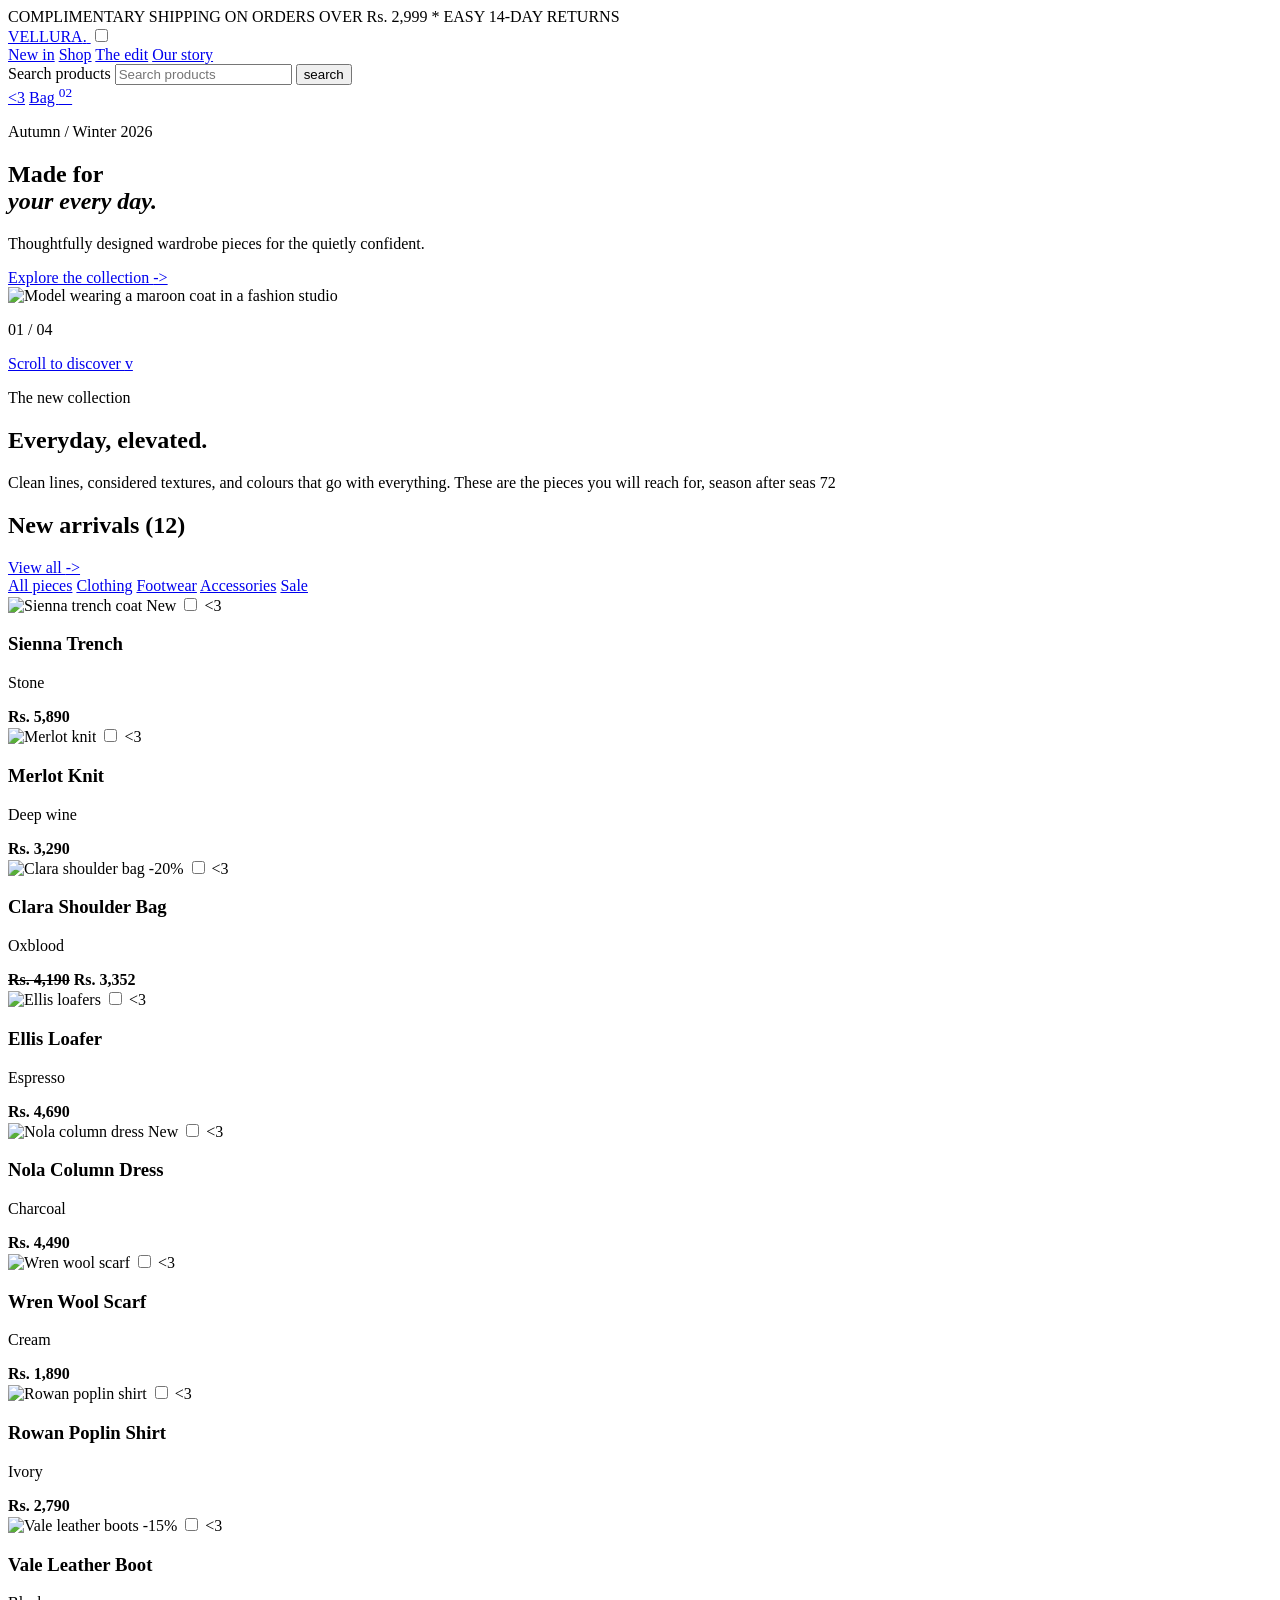
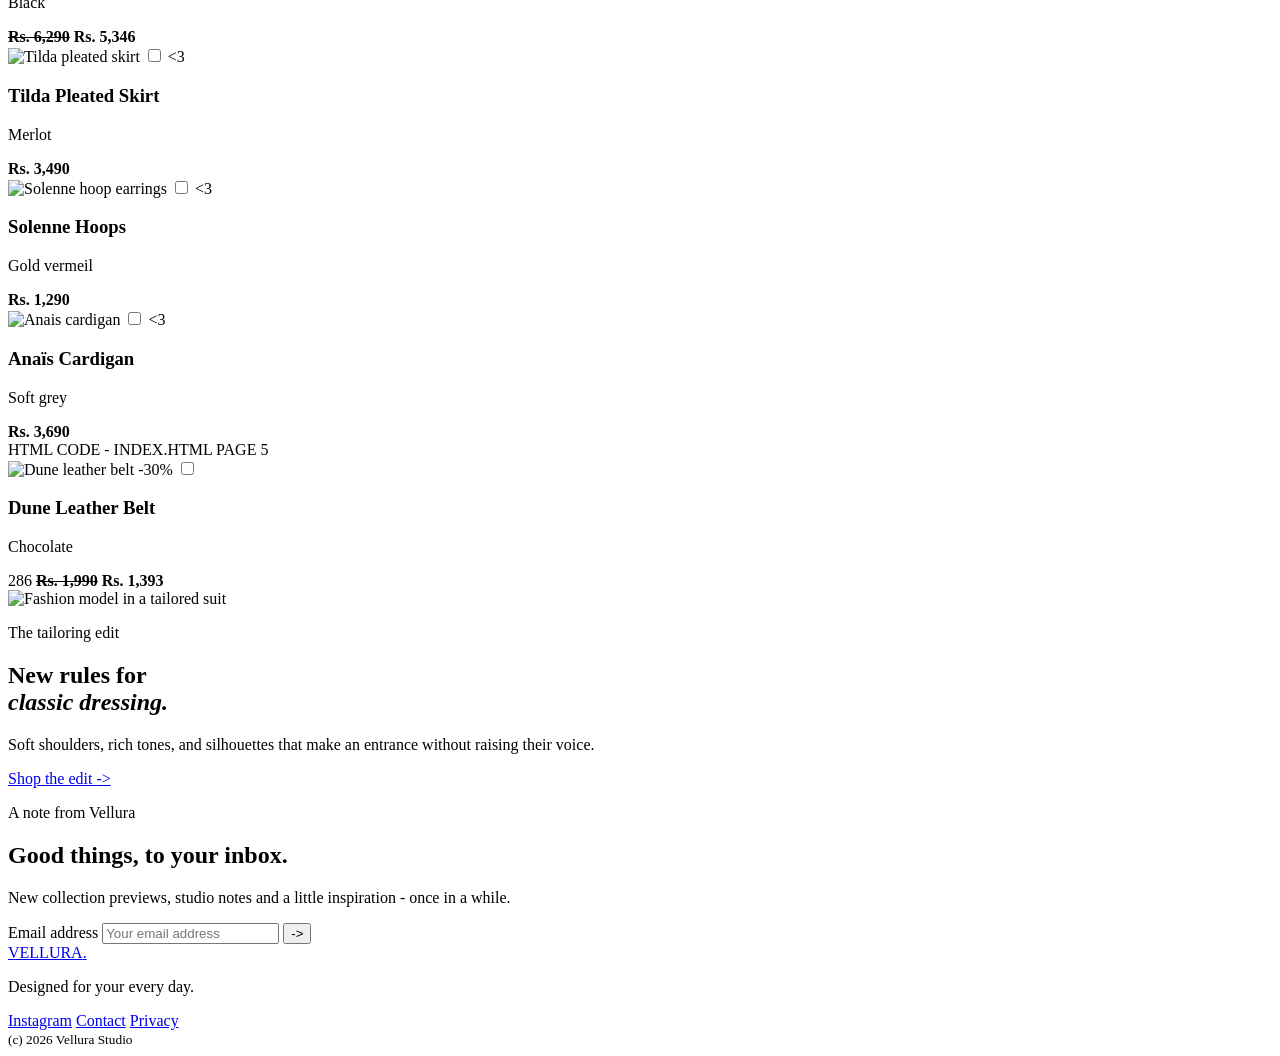
==== index.html @ 7596eb7f "Rename indext.html to index.html" ====
<!DOCTYPE html>
 <html lang="en">
 <head>
  <meta charset="UTF-8">
  <meta name="viewport" content="width=device-width, initial-scale=1.0">
  <meta name="description" content="Vellura - a modern fashion store for everyday essentials.">
  <title>Vellura | Modern Essentials</title>
  <link rel="preconnect" href="https://fonts.googleapis.com">
  <link rel="preconnect" href="https://fonts.gstatic.com" crossorigin>
  <link href="https://fonts.googleapis.com/css2?family=DM+Mono:wght@400;500&family=DM+Sans:wght@400;500;600;700&family=Playfair+Display:it 11 <link rel="stylesheet" href="style.css">
  </head>
  <body>
  <div class="announcement">COMPLIMENTARY SHIPPING ON ORDERS OVER Rs. 2,999 <span>*</span> EASY 14-DAY RETURNS</div>
 
  <header class="site-header">
  <a class="brand" href="#home" aria-label="Vellura home">VELLURA<span>.</span>
  </a>
  <input class="nav-toggle" type="checkbox" id="nav-toggle">
  <label class="hamburger" for="nav-toggle" aria-label="Open navigation">
  <span>
  </span>
  <span>
  </span>
  </label>
  <nav class="main-nav" aria-label="Main navigation">
  <a href="#new">New in</a>
  <a href="#shop">Shop</a>
  <a href="#edit">The edit</a>
  <a href="#story">Our story</a>
  </nav>
  <div class="header-actions">
  <form class="search-form" action="#shop" role="search">
  <label class="sr-only" for="site-search">Search products</label>
  <input id="site-search" name="search" type="search" placeholder="Search products">
  <button type="submit" aria-label="Search products">search</button>
  </form>
  <a href="#wishlist" aria-label="Wishlist" class="icon-link"><3</a>
  <a href="#bag" aria-label="Shopping bag" class="bag-link">Bag <sup>02</sup>
  </a>
  </div>
  </header>
 
  <main>
  <section class="hero" id="home">
  <div class="hero-copy">
  <p class="eyebrow">Autumn / Winter 2026</p>
  <h1>Made for<br>
  <em>your every day.</em>
  </h1>
  <p class="hero-text">Thoughtfully designed wardrobe pieces for the quietly confident.</p>
  <a href="#new" class="button button-light">Explore the collection <span>-></span>
  </a>
  </div>
  <!-- Replace any image src below with your own image filename or URL. -->
  <div class="hero-image">
  <img
  src="https://images.unsplash.com/photo-1594744803329-e58b31de8bf5?auto=format&amp;fit=crop&amp;w=1500&amp;q=85"
  alt="Model wearing a maroon coat in a fashion studio">
  </div>
  <p class="hero-number">01 <span>/</span> 04</p>
  <a class="scroll-note" href="#new">Scroll to discover <span>v</span>
  </a>
  </section>
 
  <section class="intro" id="new">
  <div>
  <p class="eyebrow">The new collection</p>
 <h2>Everyday, elevated.</h2>
  </div>
  <p>Clean lines, considered textures, and colours that go with everything. These are the pieces you will reach for, season after seas 72 </section>
 
  <section class="product-area" id="shop">
  <div class="shop-heading">
  <h2>New arrivals <span>(12)</span>
  </h2>
  <a href="#all-products">View all <span>-></span>
  </a>
  </div>
  <div class="filter-bar" aria-label="Product categories">
  <a class="active" href="#shop">All pieces</a>
  <a href="#clothing">Clothing</a>
  <a href="#footwear">Footwear</a>
  <a href="#accessories">Accessories</a>
  <a href="#sale">Sale</a>
  </div>
 <div class="product-grid" id="all-products">
  <article class="product-card" id="clothing">
  <div class="product-image">
  <img
  src="https://images.unsplash.com/photo-1539109136881-3be0616acf4b?auto=format&amp;fit=crop&amp;w=700&amp;q=80"
  alt="Sienna trench coat">
  <span class="tag">New</span>
  <input id="wish-1" type="checkbox">
  <label for="wish-1" class="wish" aria-label="Add Sienna trench to wishlist"><3</label>
  </div>
  <div class="product-info">
  <div>
  <h3>Sienna Trench</h3>
  <p>Stone</p>
  </div>
  <strong>Rs. 5,890</strong>
  </div>
  </article>
  <article class="product-card">
  <div class="product-image">
  <img
  src="https://images.unsplash.com/photo-1434389677669-e08b4cac3105?auto=format&amp;fit=crop&amp;w=700&amp;q=80"
  alt="Merlot knit">
  <input id="wish-2" type="checkbox">
  <label for="wish-2" class="wish" aria-label="Add Merlot knit to wishlist"><3</label>
  </div>
  <div class="product-info">
  <div>
  <h3>Merlot Knit</h3>
  <p>Deep wine</p>
  </div>
  <strong>Rs. 3,290</strong>
  </div>
  </article>
  <article class="product-card" id="accessories">
  <div class="product-image">
  <img
  src="https://images.unsplash.com/photo-1584917865442-de89df76afd3?auto=format&amp;fit=crop&amp;w=700&amp;q=80"
  alt="Clara shoulder bag">
  <span class="tag sale">-20%</span>
  <input id="wish-3" type="checkbox">
  <label for="wish-3" class="wish" aria-label="Add Clara bag to wishlist"><3</label>
  </div>
  <div class="product-info">
  <div>
  <h3>Clara Shoulder Bag</h3>
  <p>Oxblood</p>
  </div>
  <strong>
  <s>Rs. 4,190</s> Rs. 3,352</strong>
  </div>
  </article>
  <article class="product-card" id="footwear">
  <div class="product-image">
  <img
  src="https://images.unsplash.com/photo-1543163521-1bf539c55dd2?auto=format&amp;fit=crop&amp;w=700&amp;q=80"
  alt="Ellis loafers">
  <input id="wish-4" type="checkbox">
  <label for="wish-4" class="wish" aria-label="Add Ellis loafer to wishlist"><3</label>
  </div>
  <div class="product-info">
  <div>
  <h3>Ellis Loafer</h3>
  <p>Espresso</p>
  </div>
  <strong>Rs. 4,690</strong>
  </div>
  </article>
  <article class="product-card">
 <div class="product-image">
 <img
 src="https://images.unsplash.com/photo-1566174053879-31528523f8ae?auto=format&amp;fit=crop&amp;w=700&amp;q=80"
 alt="Nola column dress">
 <span class="tag">New</span>
 <input id="wish-5" type="checkbox">
 <label for="wish-5" class="wish" aria-label="Add Nola dress to wishlist"><3</label>
 </div>
 <div class="product-info">
 <div>
 <h3>Nola Column Dress</h3>
 <p>Charcoal</p>
 </div>
 <strong>Rs. 4,490</strong>
</div>
 </article>
 <article class="product-card">
 <div class="product-image">
 <img
 src="https://images.unsplash.com/photo-1601924994987-69e26d50dc26?auto=format&amp;fit=crop&amp;w=700&amp;q=80"
 alt="Wren wool scarf">
 <input id="wish-6" type="checkbox">
 <label for="wish-6" class="wish" aria-label="Add Wren scarf to wishlist"><3</label>
 </div>
 <div class="product-info">
 <div>
 <h3>Wren Wool Scarf</h3>
 <p>Cream</p>
 </div>
 <strong>Rs. 1,890</strong>
 </div>
 </article>
  <article class="product-card">
 <div class="product-image">
 <img
 src="https://images.unsplash.com/photo-1605763240000-7e93b172d754?auto=format&amp;fit=crop&amp;w=700&amp;q=80"
 alt="Rowan poplin shirt">
 <input id="wish-7" type="checkbox">
 <label for="wish-7" class="wish" aria-label="Add Rowan shirt to wishlist"><3</label>
 </div>
 <div class="product-info">
 <div>
 <h3>Rowan Poplin Shirt</h3>
 <p>Ivory</p>
 </div>
 <strong>Rs. 2,790</strong>
 </div
  </article>
 <article class="product-card">
 <div class="product-image">
 <img
 src="https://images.unsplash.com/photo-1542291026-7eec264c27ff?auto=format&amp;fit=crop&amp;w=700&amp;q=80"
  alt="Vale leather boots">
 <span class="tag sale">-15%</span>
 <input id="wish-8" type="checkbox">
 <label for="wish-8" class="wish" aria-label="Add Vale boot to wishlist"><3</label>
 </div>
 <div class="product-info">
 <div>
 <h3>Vale Leather Boot</h3>
 <p>Black</p>
 </div>
 <strong>
 <s>Rs. 6,290</s> Rs. 5,346</strong>
 </div>
 </article>
 <article class="product-card">
 <div class="product-image">
 <img
  src="https://images.unsplash.com/photo-1583496661160-fb5886a0aaaa?auto=format&amp;fit=crop&amp;w=700&amp;q=80"
 alt="Tilda pleated skirt">
 <input id="wish-9" type="checkbox">
 <label for="wish-9" class="wish" aria-label="Add Tilda skirt to wishlist"><3</label>
 </div>
 <div class="product-info">
 <div>
 <h3>Tilda Pleated Skirt</h3>
 <p>Merlot</p>
 </div>
 <strong>Rs. 3,490</strong>
 </div>
 </article>
 <article class="product-card">
 <div class="product-image">
 <img
 src="https://images.unsplash.com/photo-1535632066927-ab7c9ab60908?auto=format&amp;fit=crop&amp;w=700&amp;q=80"
 alt="Solenne hoop earrings">
 <input id="wish-10" type="checkbox">
 <label for="wish-10" class="wish" aria-label="Add Solenne hoops to wishlist"><3</label>
 </div>
 <div class="product-info">
 <div>
 <h3>Solenne Hoops</h3>
 <p>Gold vermeil</p>
 </div>
 <strong>Rs. 1,290</strong>
 </div>
 </article>
 <article class="product-card">
 <div class="product-image">
 <img
 src="https://images.unsplash.com/photo-1571945153237-4929e783af4a?auto=format&amp;fit=crop&amp;w=700&amp;q=80"
 alt="Anais cardigan">
 <input id="wish-11" type="checkbox">
 <label for="wish-11" class="wish" aria-label="Add Anais cardigan to wishlist"><3</label>
 </div>
 <div class="product-info">
 <div>
 <h3>Anaïs Cardigan</h3>
 <p>Soft grey</p>
 </div>
 <strong>Rs. 3,690</strong>
  </div>
 </article>
 <article class="product-card" id="sale">
HTML CODE - INDEX.HTML PAGE 5
 <div class="product-image">
 <img
 src="https://images.unsplash.com/photo-1624222247344-550fb60583dc?auto=format&amp;fit=crop&amp;w=700&amp;q=80"
 alt="Dune leather belt">
 <span class="tag sale">-30%</span>
  <input id="wish-12" type="checkbox">
  <label for="wish-12" class="wish" aria-l</div>
 <div class="product-info">
<div>
 <h3>Dune Leather Belt</h3>
 <p>Chocolate</p>
 </div> 286 <strong>
 <s>Rs. 1,990</s> Rs. 1,393</strong>
 </div>
 </article>
 </div>
 </section>

 <section class="editorial" id="edit">
 <div class="editorial-image">
 <img
 src="https://images.unsplash.com/photo-1515886657613-9f3515b0c78f?auto=format&amp;fit=crop&amp;w=1300&amp;q=80"
 alt="Fashion model in a tailored suit">
 </div>
 <div class="editorial-copy">
 <p class="eyebrow">The tailoring edit</p>
 <h2>New rules for<br>
 <em>classic dressing.</em>
 </h2>
 <p>Soft shoulders, rich tones, and silhouettes that make an entrance without raising their voice.</p>
 <a href="#shop" class="text-link">Shop the edit <span>-></span>
 </a>
 </div>
 </section>

 <section class="newsletter" id="story">
 <p class="eyebrow">A note from Vellura</p>
 <h2>Good things, to your inbox.</h2>
 <p>New collection previews, studio notes and a little inspiration - once in a while.</p>
 <form>
 <label class="sr-only" for="email">Email address</label>
 <input id="email" type="email" placeholder="Your email address" required>
 <button type="submit" aria-label="Subscribe">-></button>
 </form>
 </section>
 </main>
 <footer>
 <a class="brand" href="#home">VELLURA<span>.</span>
 </a>
 <p>Designed for your every day.</p>
 
<div>
 <a href="#shop">Instagram</a>
 <a href="#story">Contact</a>
 <a href="#home">Privacy</a>
 </div>
 <small>(c) 2026 Vellura Studio</small>
 </footer>
 </body>
</html>
---- style.css ----
:root {
 --cream:#f3eee4;
 --cream-dark:#e8ded0;
 --maroon:#651f2c;
 --maroon-dark:#40131b;
 --grey:#343434;
 --muted:#77716d;
 --line:rgba(52,52,52,.18)
}
* {
 box-sizing:border-box
}
html {
 scroll-behavior:smooth
}
body {
 margin:0;
 background:var(--cream);
 color:var(--grey);
 font-family:"DM Sans",sans-serif
}
.announcement {
 background:var(--maroon-dark);
 color:var(--cream);
 text-align:center;
 font:500 10px/1 "DM Mono",monospace;
 letter-spacing:.12em;
 padding:12px
}
.announcement span {
 padding:0 13px;
 color:#dbaeb6
}
.site-header {
 height:82px;
 padding:0 5.5vw;
 display:flex;
 align-items:center;
 justify-content:space-between;
 border-bottom:1px solid var(--line);
 background:var(--cream);
 position:relative;
 z-index:5
}
.brand {
 font:700 25px/1 "DM Sans",sans-serif;
 letter-spacing:-.08em;
 color:var(--maroon-dark);
 text-decoration:none
}
.brand span {
 color:var(--maroon)
}
.main-nav {
 display:flex;
 gap:30px;
 margin-left:100px
}
.main-nav a,.header-actions a,footer a {
 font-size:12px;
 color:var(--grey);
 text-decoration:none;
 transition:color .25s
}
.main-nav a:hover,.header-actions a:hover,footer a:hover {
 color:var(--maroon)
}
.header-actions {
CSS CODE - STYLE.CSS PAGE 2
 display:flex;
 align-items:center;
 gap:17px
}
.icon-link {
 font:400 28px/.7 Arial
}
.bag-link sup {
 color:var(--maroon);
 font:500 9px "DM Mono"
}
.nav-toggle,.hamburger {
 display:none
}
.hero {
 min-height:605px;
 background:var(--maroon-dark);
 color:var(--cream);
 display:grid;
 grid-template-columns:47% 53%;
 position:relative;
 overflow:hidden
}
.hero-copy {
 align-self:center;
 padding:70px 5.5vw;
 position:relative;
 z-index:1
}
.eyebrow {
 margin:0 0 17px;
 color:var(--maroon);
 font:500 10px/1.4 "DM Mono",monospace;
 text-transform:uppercase;
 letter-spacing:.14em
}
.hero .eyebrow {
 color:#d4a2a9
}
.hero h1,.editorial h2,.intro h2,.newsletter h2 {
 font:600 clamp(48px,6.5vw,92px)/.94 "Playfair Display",serif;
 letter-spacing:-.055em;
 margin:0
}
.hero h1 em,.editorial h2 em {
 font-weight:600
}
.hero-text {
 max-width:315px;
 font-size:14px;
 line-height:1.7;
 color:#d9cec5;
 margin:27px 0 32px
}
.button {
 display:inline-flex;
 gap:38px;
 align-items:center;
 padding:15px 19px;
 text-decoration:none;
 font-size:11px;
 transition:all .25s
}
.button-light {
 border:1px solid #ddcfc1;
 color:var(--cream)
}
.button:hover {
CSS CODE - STYLE.CSS PAGE 3
 background:var(--cream);
 color:var(--maroon-dark)
}
.button span,.text-link span {
 font-size:18px;
 line-height:0
}
.hero-image,.editorial-image {
 background-position:center;
 background-size:cover
}
.hero-image {
 background-image:linear-gradient(90deg,rgba(65,18,26,.08),rgba(65,18,26,.01)),url('https://images.unsplash.com/photo-1594744803329-e58b31de8bf filter:saturate(.72);
 animation:slowZoom 14s ease-in-out infinite alternate
}
.hero-number {
 position:absolute;
 bottom:30px;
 right:5.5vw;
 font:11px "DM Mono";
 letter-spacing:.08em
}
.hero-number span {
 color:#a77980;
 padding:0 6px
}
.scroll-note {
 position:absolute;
 bottom:30px;
 left:5.5vw;
 color:#d9cec5;
 text-decoration:none;
 font:10px "DM Mono";
 letter-spacing:.08em
}
.scroll-note span {
 margin-left:8px;
 font-size:16px
}
.intro {
 padding:125px 12vw 83px;
 display:grid;
 grid-template-columns:1fr 1fr;
 gap:11vw;
 align-items:end
}
.intro h2,.newsletter h2 {
 font-size:clamp(40px,4.4vw,65px);
 color:var(--maroon-dark)
}
.intro>p {
 font-size:15px;
 line-height:1.75;
 max-width:410px;
 margin:0
}
.product-area {
 padding:0 5.5vw 130px
}
.shop-heading {
 display:flex;
 justify-content:space-between;
 align-items:baseline;
 border-bottom:1px solid var(--line);
 padding-bottom:19px
}
.shop-heading h2 {
CSS CODE - STYLE.CSS PAGE 4
 font:600 25px "Playfair Display",serif;
 margin:0 }
.shop-heading h2 span {
 font:400 11px "DM Mono";
 color:var(--muted);
 padding-left:5px }
.shop-heading>a,.text-link {
 color:var(--maroon);
 font:500 12px "DM Sans";
 text-decoration:none }
.shop-heading>a span {
 font-size:16px;
 margin-left:7px }
.filter-bar {
 display:flex;
 flex-wrap:wrap;
 gap:8px;
 padding:22px 0 29px }
.filter-bar a {
 color:var(--grey);
 border:1px solid var(--line);
 font-size:11px;
 text-decoration:none;
 padding:9px 13px;
 border-radius:20px;
 transition:all .2s }
.filter-bar a:hover,.filter-bar .active {
 background:var(--maroon);
 border-color:var(--maroon);
 color:var(--cream) }
.product-grid {
 display:grid;
 grid-template-columns:repeat(4,1fr);
 gap:45px 17px }
.product-card {
 min-width:0 }
.product-image {
 height:clamp(260px,29vw,430px);
 position:relative;
 background-size:cover;
 background-position:center;
 overflow:hidden;
 transition:transform .35s }
.product-card:hover .product-image {
 transform:translateY(-5px) }
.product-image:after {
 content:"Quick view";
 position:absolute;
 bottom:0;
 left:0;
 right:0;
 background:var(--maroon-dark);
 color:var(--cream);
 text-align:center;
 padding:12px;
 transform:translateY(100%);
 transition:transform .25s;
CSS CODE - STYLE.CSS PAGE 5
 font:10px "DM Mono";
 letter-spacing:.08em }
.product-card:hover .product-image:after {
 transform:translateY(0) }
.tag {
 position:absolute;
 z-index:1;
 left:11px;
 top:11px;
 background:var(--cream);
 padding:7px 9px;
 color:var(--maroon-dark);
 font:10px "DM Mono";
 letter-spacing:.05em }
.tag.sale {
 background:var(--maroon);
 color:var(--cream) }
.product-image input {
 position:absolute;
 opacity:0 }
.wish {
 position:absolute;
 z-index:2;
 right:12px;
 top:8px;
 cursor:pointer;
 font:32px/1 Arial;
 color:var(--maroon-dark);
 transition:transform .2s }
.wish:hover {
 transform:scale(1.15) }
.product-image input:checked+.wish {
 color:var(--maroon) }
.product-image input:checked+.wish {
 font-size:0 }
.product-image input:checked+.wish:after {
 content:'<3';
 font:28px Arial }
.product-info {
 display:flex;
 justify-content:space-between;
 gap:8px;
 padding-top:13px }
.product-info h3 {
 font-size:13px;
 font-weight:600;
 margin:0 0 5px }
.product-info p,.product-info strong {
 font-size:11px;
 margin:0;
 color:var(--muted);
 font-weight:400 }
.product-info strong {
 color:var(--maroon);
 white-space:nowrap
CSS CODE - STYLE.CSS PAGE 6
}
.product-info s {
 color:var(--muted);
 padding-right:2px
}
.image-1 {
 background-image:url('https://images.unsplash.com/photo-1539109136881-3be0616acf4b?auto=format&fit=crop&w=700&q=80')
}
.image-2 {
 background-image:url('https://images.unsplash.com/photo-1434389677669-e08b4cac3105?auto=format&fit=crop&w=700&q=80')
}
.image-3 {
 background-image:url('https://images.unsplash.com/photo-1584917865442-de89df76afd3?auto=format&fit=crop&w=700&q=80')
}
.image-4 {
 background-image:url('https://images.unsplash.com/photo-1543163521-1bf539c55dd2?auto=format&fit=crop&w=700&q=80')
}
.image-5 {
 background-image:url('https://images.unsplash.com/photo-1566174053879-31528523f8ae?auto=format&fit=crop&w=700&q=80')
}
.image-6 {
 background-image:url('https://images.unsplash.com/photo-1601924994987-69e26d50dc26?auto=format&fit=crop&w=700&q=80')
}
.image-7 {
 background-image:url('https://images.unsplash.com/photo-1605763240000-7e93b172d754?auto=format&fit=crop&w=700&q=80')
}
.image-8 {
 background-image:url('https://images.unsplash.com/photo-1542291026-7eec264c27ff?auto=format&fit=crop&w=700&q=80')
}
.image-9 {
 background-image:url('https://images.unsplash.com/photo-1583496661160-fb5886a0aaaa?auto=format&fit=crop&w=700&q=80')
}
.image-10 {
 background-image:url('https://images.unsplash.com/photo-1535632066927-ab7c9ab60908?auto=format&fit=crop&w=700&q=80')
}
.image-11 {
 background-image:url('https://images.unsplash.com/photo-1571945153237-4929e783af4a?auto=format&fit=crop&w=700&q=80')
}
.image-12 {
 background-image:url('https://images.unsplash.com/photo-1624222247344-550fb60583dc?auto=format&fit=crop&w=700&q=80')
}
.editorial {
 display:grid;
 grid-template-columns:1fr 1fr;
 min-height:550px;
 background:var(--cream-dark)
}
.editorial-image {
 background-image:url('https://images.unsplash.com/photo-1515886657613-9f3515b0c78f?auto=format&fit=crop&w=1300&q=80');
 filter:grayscale(35%) sepia(10%)
}
.editorial-copy {
 align-self:center;
 padding:70px 14%
}
.editorial h2 {
 font-size:clamp(42px,5vw,75px);
 color:var(--maroon-dark)
}
.editorial-copy>p:not(.eyebrow) {
 font-size:14px;
 line-height:1.75;
 max-width:350px;
 margin:24px 0
}
.text-link {
 border-bottom:1px solid var(--maroon);
 padding-bottom:5px
CSS CODE - STYLE.CSS PAGE 7 }
.newsletter {
 text-align:center;
 padding:130px 20px }
.newsletter>p:not(.eyebrow) {
 font-size:14px;
 color:var(--muted);
 margin:18px auto 25px;
 max-width:390px;
 line-height:1.6 }
.newsletter form {
 border-bottom:1px solid var(--grey);
 max-width:365px;
 margin:auto;
 display:flex }
.newsletter input {
 font:13px "DM Sans";
 background:none;
 border:0;
 outline:0;
 flex:1;
 padding:12px 2px;
 color:var(--grey) }
.newsletter button {
 cursor:pointer;
 background:none;
 border:0;
 color:var(--maroon);
 font-size:22px;
 padding:3px }
footer {
 background:var(--maroon-dark);
 color:#dcd1c5;
 padding:45px 5.5vw 28px;
 display:grid;
 grid-template-columns:1fr 1fr 1fr;
 gap:20px;
 align-items:start }
footer .brand {
 color:var(--cream) }
footer p,footer small {
 font-size:11px;
 margin:0 }
footer div {
 display:flex;
 gap:17px;
 justify-content:flex-end }
footer a {
 color:#dcd1c5;
 font-size:11px }
footer small {
 grid-column:1/-1;
 border-top:1px solid rgba(255,255,255,.15);
 padding-top:22px;
 color:#a99e94;
 font:10px "DM Mono" }
@keyframes slowZoom {
CSS CODE - STYLE.CSS PAGE 8
 to {
 transform:scale(1.05)
 }
 }
.sr-only {
 position:absolute;
 width:1px;
 height:1px;
 clip:rect(0,0,0,0);
 overflow:hidden }
@media(max-width:800px) {
 .site-header {
 height:66px;
 padding:0 5vw
 }
 .main-nav {
 position:absolute;
 top:66px;
 left:0;
 right:0;
 background:var(--cream);
 margin:0;
 padding:0 5vw;
 display:grid;
 gap:0;
 max-height:0;
 overflow:hidden;
 transition:max-height .3s;
 border-bottom:1px solid var(--line)
 }
 .main-nav a {
 padding:15px 0;
 border-bottom:1px solid var(--line)
 }
 .nav-toggle:checked~.main-nav {
 max-height:230px;
 padding-top:8px;
 padding-bottom:8px
 }
 .hamburger {
 display:flex;
 flex-direction:column;
 gap:5px;
 cursor:pointer;
 position:absolute;
 right:33%;
 width:22px
 }
 .hamburger span {
 height:1px;
 background:var(--grey);
 width:100%
 }
 .header-actions {
 gap:11px
 }
 .header-actions .icon-link {
 display:none
 }
 .hero {
 min-height:640px;
 grid-template-columns:1fr
 }
 .hero-image {
 position:absolute;
CSS CODE - STYLE.CSS PAGE 9
 inset:0;
 opacity:.55
 }
 .hero-copy {
 align-self:end;
 padding:60px 8vw 112px
 }
 .hero h1 {
 font-size:62px
 }
 .intro {
 padding:80px 8vw 55px;
 display:block
 }
 .intro>p {
 margin-top:24px
 }
 .product-area {
 padding:0 5vw 85px
 }
 .product-grid {
 grid-template-columns:repeat(2,1fr);
 gap:32px 11px
 }
 .product-image {
 height:57vw
 }
 .product-info {
 display:block
 }
 .product-info strong {
 display:block;
 margin-top:7px
 }
 .editorial {
 grid-template-columns:1fr;
 min-height:auto
 }
 .editorial-image {
 height:440px
 }
 .editorial-copy {
 padding:65px 8vw
 }
 .newsletter {
 padding:90px 20px
 }
 footer {
 grid-template-columns:1fr 1fr
 }
 footer div {
 justify-content:flex-start;
 flex-wrap:wrap
 }
 footer small {
 grid-column:1/-1
 }
 .announcement {
 font-size:8px
 }
 .announcement span {
 padding:0 6px
 }
 }
@media(max-width:420px) {
 .brand {
 font-size:22px
CSS CODE - STYLE.CSS PAGE 10
 }
 .bag-link {
 font-size:11px
 }
 .hero h1 {
 font-size:54px
 }
 .product-grid {
 gap:27px 9px
 }
 .product-info h3 {
 font-size:12px
 }
 .filter-bar {
 gap:6px
 }
 .filter-bar a {
 padding:8px 10px
 }
 .editorial-image {
 height:360px
 }

}
/* Image sources are now in index.html so you can replace them easily. */
.hero-image img,.editorial-image img,.product-image img {
 width:100%;
 height:100%;
 object-fit:cover;
 display:block
}
.hero-image img {
 filter:saturate(.72)
}
.editorial-image img {
 filter:grayscale(35%) sepia(10%)
}
.search-form {
 width:155px;
 border-bottom:1px solid var(--grey);
 display:flex;
 align-items:center
}
.search-form input {
 width:100%;
 border:0;
 outline:0;
 background:transparent;
 color:var(--grey);
 font:11px "DM Sans",sans-serif;
 padding:6px 0
}
.search-form input::placeholder {
 color:var(--muted)
}
.search-form button {
 border:0;
 background:transparent;
 color:var(--maroon);
 font:25px/.7 Arial;
 cursor:pointer;
 padding:0 0 4px
}
.search-form:focus-within {
CSS CODE - STYLE.CSS PAGE 11
 border-color:var(--maroon)
}
@media(max-width:800px) {
 .search-form {
 width:112px
 }
 .search-form input {
 font-size:10px
 }

}
@media(max-width:520px) {
 .search-form {
 display:none
 }

}
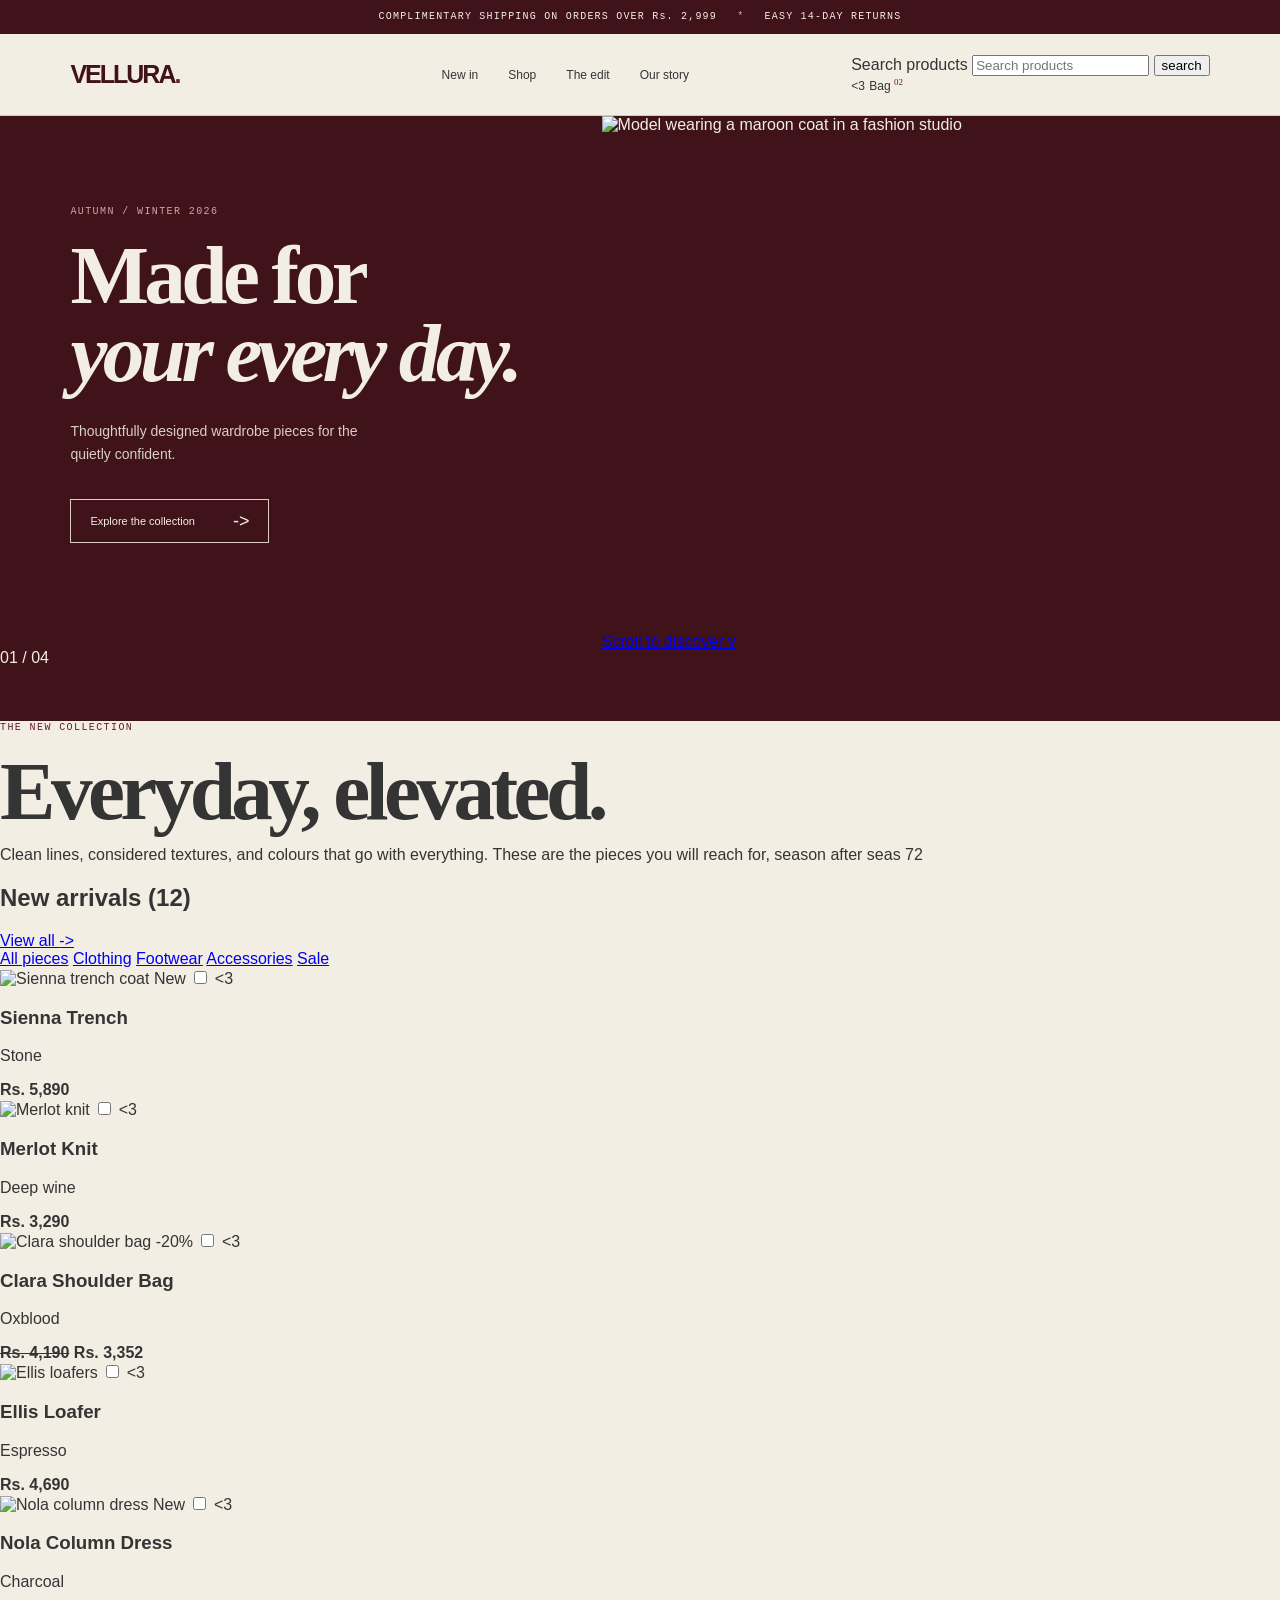
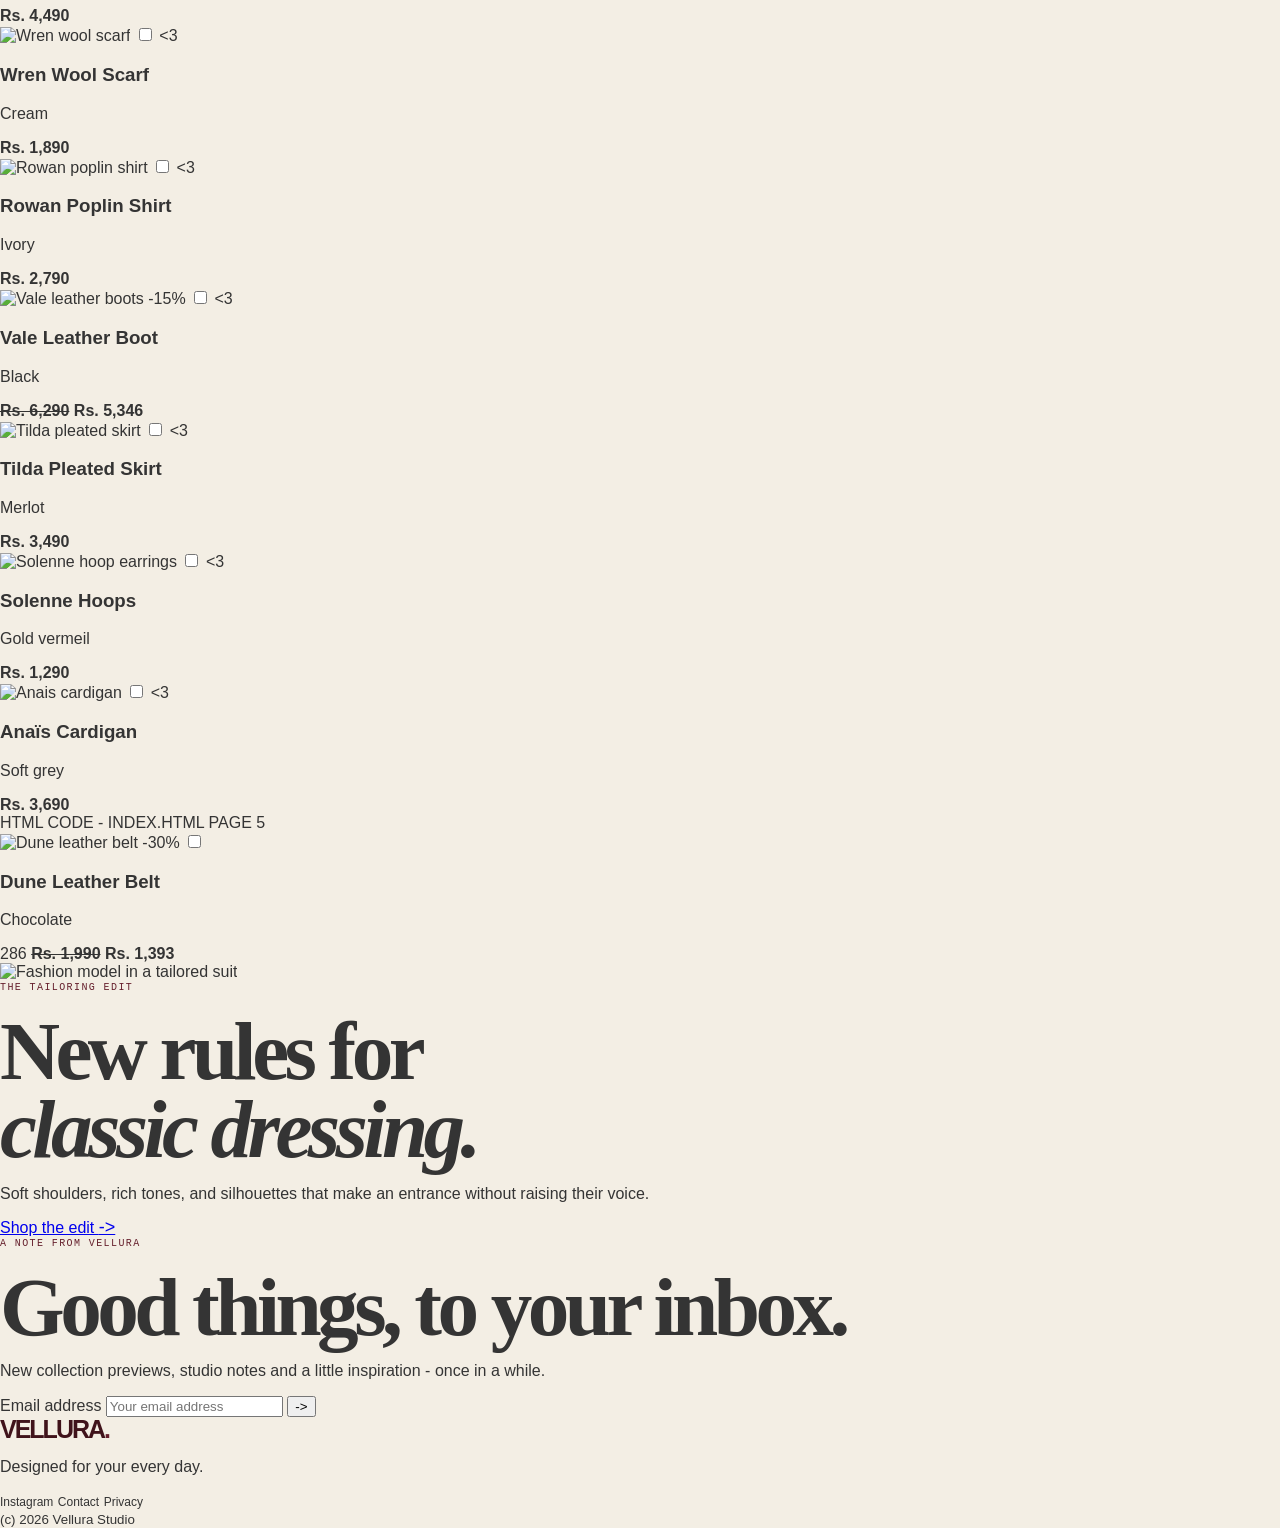
==== commit 135f1744: "Update index.html" ====
--- a/index.html
+++ b/index.html
@@ -6,6 +6,7 @@
   <meta name="description" content="Vellura - a modern fashion store for everyday essentials.">
   <title>Vellura | Modern Essentials</title>
   <link rel="preconnect" href="https://fonts.googleapis.com">
+  <link rel="stylesheet" href="style.css">
   <link rel="preconnect" href="https://fonts.gstatic.com" crossorigin>
   <link href="https://fonts.googleapis.com/css2?family=DM+Mono:wght@400;500&family=DM+Sans:wght@400;500;600;700&family=Playfair+Display:it 11 <link rel="stylesheet" href="style.css">
   </head>
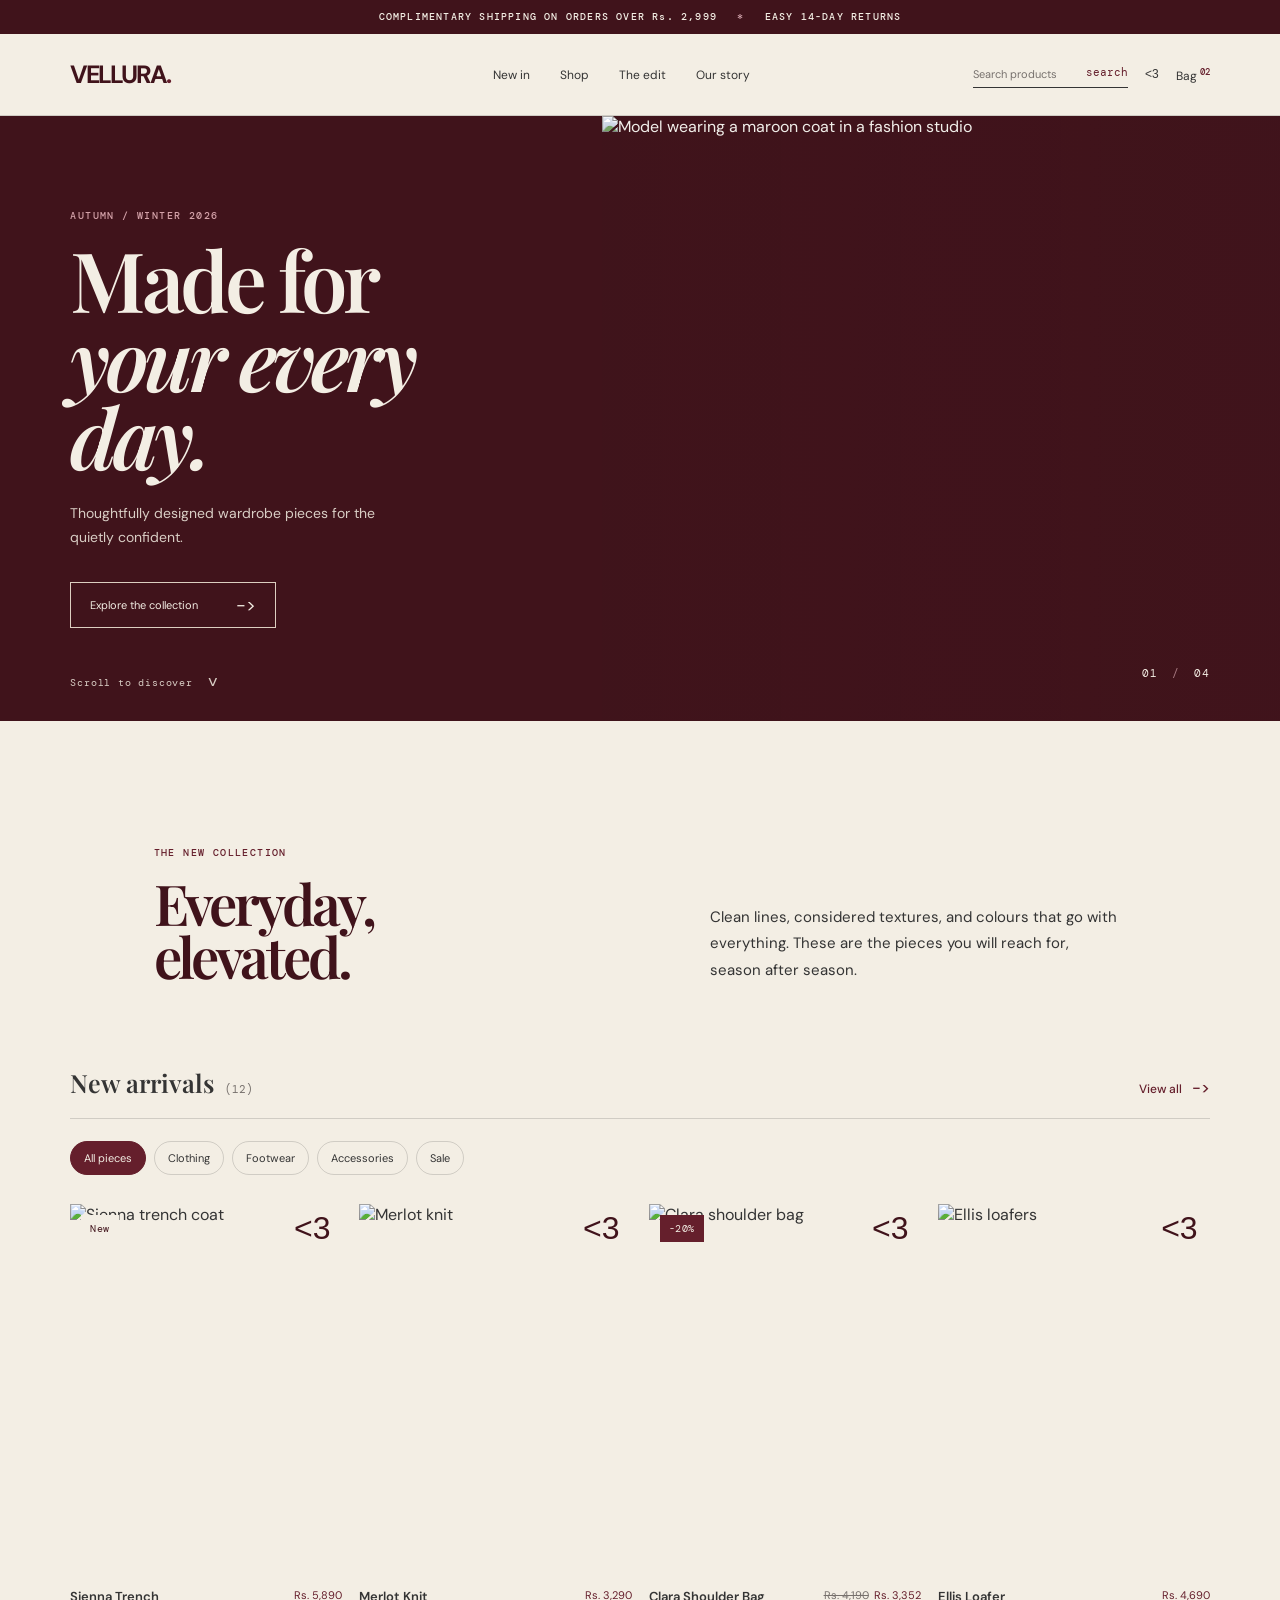
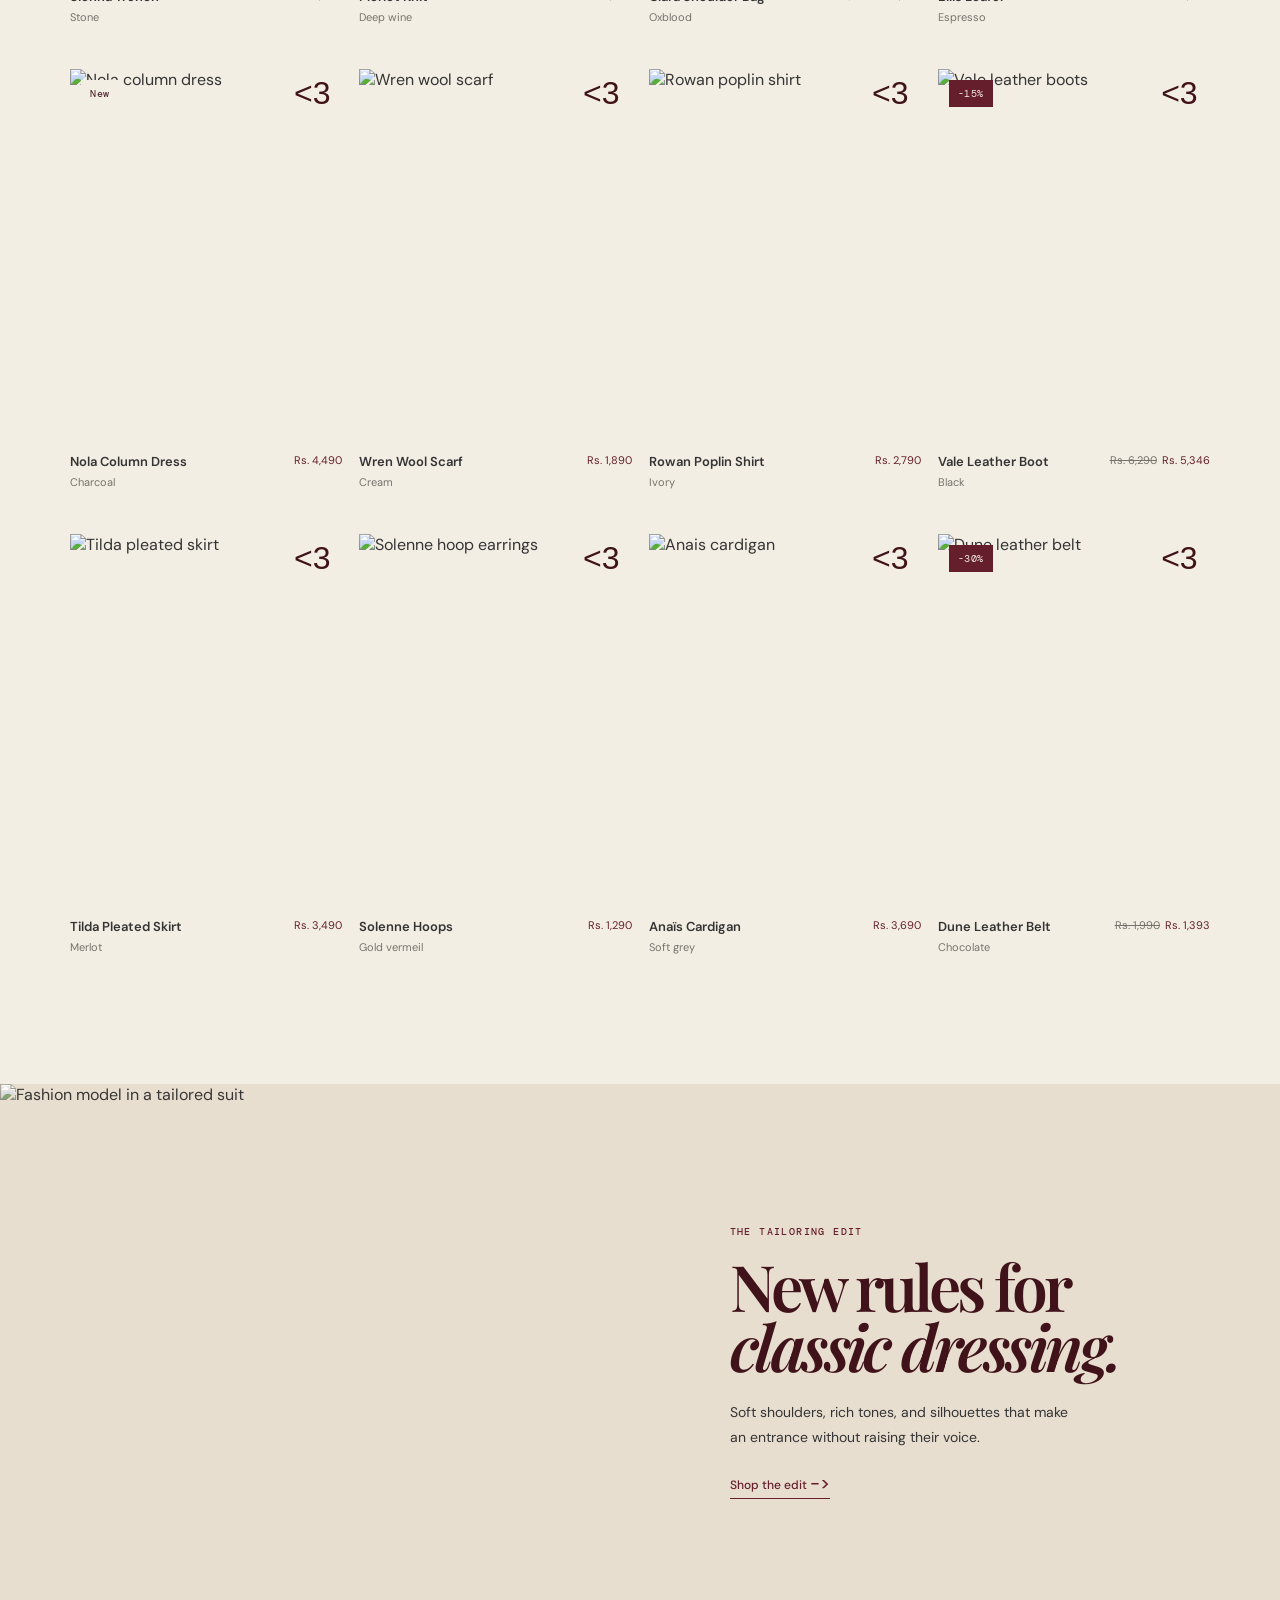
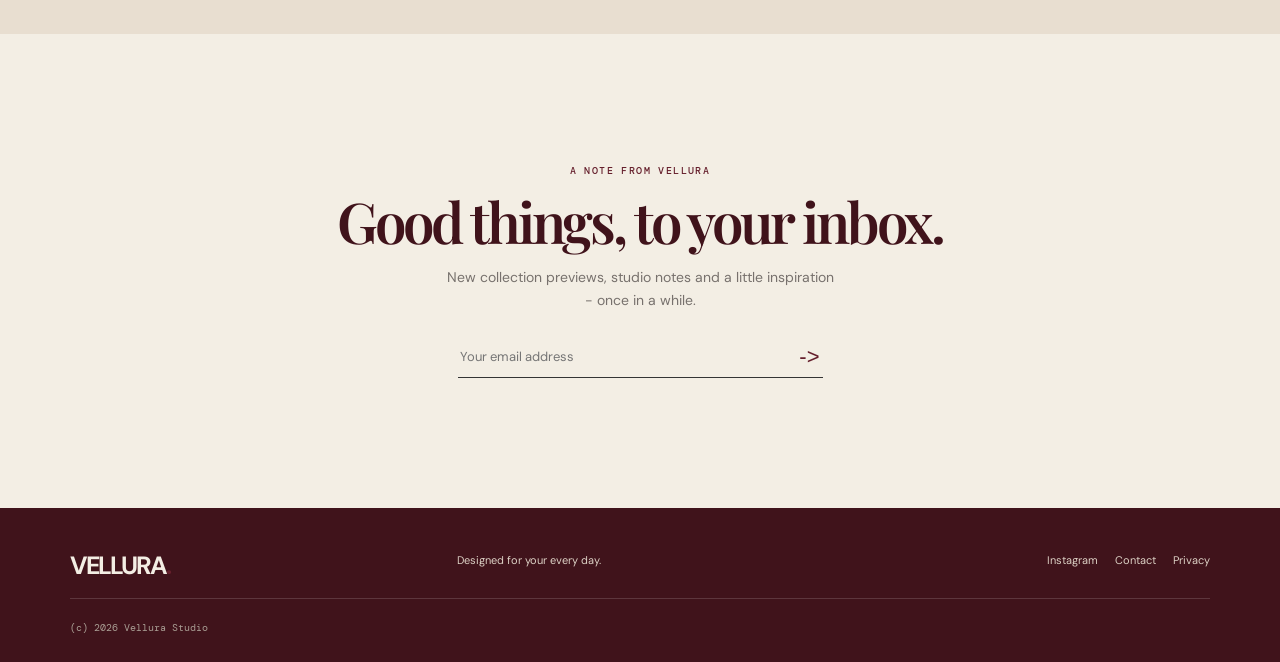
==== commit f29ef14b: "Update index.html" ====
--- a/index.html
+++ b/index.html
@@ -1,331 +1,964 @@
+
 <!DOCTYPE html>
- <html lang="en">
- <head>
+<html lang="en">
+<head>
   <meta charset="UTF-8">
   <meta name="viewport" content="width=device-width, initial-scale=1.0">
   <meta name="description" content="Vellura - a modern fashion store for everyday essentials.">
   <title>Vellura | Modern Essentials</title>
   <link rel="preconnect" href="https://fonts.googleapis.com">
-  <link rel="stylesheet" href="style.css">
   <link rel="preconnect" href="https://fonts.gstatic.com" crossorigin>
-  <link href="https://fonts.googleapis.com/css2?family=DM+Mono:wght@400;500&family=DM+Sans:wght@400;500;600;700&family=Playfair+Display:it 11 <link rel="stylesheet" href="style.css">
-  </head>
-  <body>
+  <link href="https://fonts.googleapis.com/css2?family=DM+Mono:wght@400;500&family=DM+Sans:wght@400;500;600;700&family=Playfair+Display:ital,wght@0,600;1,600&display=swap" rel="stylesheet">
+  <style>
+    :root {
+      --cream: #f3eee4;
+      --cream-dark: #e8ded0;
+      --maroon: #651f2c;
+      --maroon-dark: #40131b;
+      --grey: #343434;
+      --muted: #77716d;
+      --line: rgba(52, 52, 52, .18);
+    }
+    * {
+      box-sizing: border-box;
+    }
+    html {
+      scroll-behavior: smooth;
+    }
+    body {
+      margin: 0;
+      background: var(--cream);
+      color: var(--grey);
+      font-family: "DM Sans", sans-serif;
+    }
+    .announcement {
+      background: var(--maroon-dark);
+      color: var(--cream);
+      text-align: center;
+      font: 500 10px/1 "DM Mono", monospace;
+      letter-spacing: .12em;
+      padding: 12px;
+    }
+    .announcement span {
+      padding: 0 13px;
+      color: #dbaeb6;
+    }
+    .site-header {
+      height: 82px;
+      padding: 0 5.5vw;
+      display: flex;
+      align-items: center;
+      justify-content: space-between;
+      border-bottom: 1px solid var(--line);
+      background: var(--cream);
+      position: relative;
+      z-index: 5;
+    }
+    .brand {
+      font: 700 25px/1 "DM Sans", sans-serif;
+      letter-spacing: -.08em;
+      color: var(--maroon-dark);
+      text-decoration: none;
+    }
+    .brand span {
+      color: var(--maroon);
+    }
+    .main-nav {
+      display: flex;
+      gap: 30px;
+      margin-left: 100px;
+    }
+    .main-nav a,
+    .header-actions a,
+    footer a {
+      font-size: 12px;
+      color: var(--grey);
+      text-decoration: none;
+      transition: color .25s;
+    }
+    .main-nav a:hover,
+    .header-actions a:hover,
+    footer a:hover {
+      color: var(--maroon);
+    }
+    .header-actions {
+      display: flex;
+      align-items: center;
+      gap: 17px;
+    }
+    .icon-link {
+      font: 400 28px/.7 Arial;
+    }
+    .bag-link sup {
+      color: var(--maroon);
+      font: 500 9px "DM Mono";
+    }
+    .nav-toggle,
+    .hamburger {
+      display: none;
+    }
+    .hero {
+      min-height: 605px;
+      background: var(--maroon-dark);
+      color: var(--cream);
+      display: grid;
+      grid-template-columns: 47% 53%;
+      position: relative;
+      overflow: hidden;
+    }
+    .hero-copy {
+      align-self: center;
+      padding: 70px 5.5vw;
+      position: relative;
+      z-index: 1;
+    }
+    .eyebrow {
+      margin: 0 0 17px;
+      color: var(--maroon);
+      font: 500 10px/1.4 "DM Mono", monospace;
+      text-transform: uppercase;
+      letter-spacing: .14em;
+    }
+    .hero .eyebrow {
+      color: #d4a2a9;
+    }
+    .hero h1,
+    .editorial h2,
+    .intro h2,
+    .newsletter h2 {
+      font: 600 clamp(48px, 6.5vw, 92px)/.94 "Playfair Display", serif;
+      letter-spacing: -.055em;
+      margin: 0;
+    }
+    .hero h1 em,
+    .editorial h2 em {
+      font-weight: 600;
+    }
+    .hero-text {
+      max-width: 315px;
+      font-size: 14px;
+      line-height: 1.7;
+      color: #d9cec5;
+      margin: 27px 0 32px;
+    }
+    .button {
+      display: inline-flex;
+      gap: 38px;
+      align-items: center;
+      padding: 15px 19px;
+      text-decoration: none;
+      font-size: 11px;
+      transition: all .25s;
+    }
+    .button-light {
+      border: 1px solid #ddcfc1;
+      color: var(--cream);
+    }
+    .button:hover {
+      background: var(--cream);
+      color: var(--maroon-dark);
+    }
+    .button span,
+    .text-link span {
+      font-size: 18px;
+      line-height: 0;
+    }
+    .hero-image,
+    .editorial-image {
+      background-position: center;
+      background-size: cover;
+    }
+    .hero-image {
+      background-image: linear-gradient(90deg, rgba(65, 18, 26, .08), rgba(65, 18, 26, .01)), url('https://images.unsplash.com/photo-1594744803329-e58b31de8bf5?auto=format&fit=crop&w=1500&q=85');
+      filter: saturate(.72);
+      animation: slowZoom 14s ease-in-out infinite alternate;
+    }
+    .hero-number {
+      position: absolute;
+      bottom: 30px;
+      right: 5.5vw;
+      font: 11px "DM Mono";
+      letter-spacing: .08em;
+    }
+    .hero-number span {
+      color: #a77980;
+      padding: 0 6px;
+    }
+    .scroll-note {
+      position: absolute;
+      bottom: 30px;
+      left: 5.5vw;
+      color: #d9cec5;
+      text-decoration: none;
+      font: 10px "DM Mono";
+      letter-spacing: .08em;
+    }
+    .scroll-note span {
+      margin-left: 8px;
+      font-size: 16px;
+    }
+    .intro {
+      padding: 125px 12vw 83px;
+      display: grid;
+      grid-template-columns: 1fr 1fr;
+      gap: 11vw;
+      align-items: end;
+    }
+    .intro h2,
+    .newsletter h2 {
+      font-size: clamp(40px, 4.4vw, 65px);
+      color: var(--maroon-dark);
+    }
+    .intro > p {
+      font-size: 15px;
+      line-height: 1.75;
+      max-width: 410px;
+      margin: 0;
+    }
+    .product-area {
+      padding: 0 5.5vw 130px;
+    }
+    .shop-heading {
+      display: flex;
+      justify-content: space-between;
+      align-items: baseline;
+      border-bottom: 1px solid var(--line);
+      padding-bottom: 19px;
+    }
+    .shop-heading h2 {
+      font: 600 25px "Playfair Display", serif;
+      margin: 0;
+    }
+    .shop-heading h2 span {
+      font: 400 11px "DM Mono";
+      color: var(--muted);
+      padding-left: 5px;
+    }
+    .shop-heading > a,
+    .text-link {
+      color: var(--maroon);
+      font: 500 12px "DM Sans";
+      text-decoration: none;
+    }
+    .shop-heading > a span {
+      font-size: 16px;
+      margin-left: 7px;
+    }
+    .filter-bar {
+      display: flex;
+      flex-wrap: wrap;
+      gap: 8px;
+      padding: 22px 0 29px;
+    }
+    .filter-bar a {
+      color: var(--grey);
+      border: 1px solid var(--line);
+      font-size: 11px;
+      text-decoration: none;
+      padding: 9px 13px;
+      border-radius: 20px;
+      transition: all .2s;
+    }
+    .filter-bar a:hover,
+    .filter-bar .active {
+      background: var(--maroon);
+      border-color: var(--maroon);
+      color: var(--cream);
+    }
+    .product-grid {
+      display: grid;
+      grid-template-columns: repeat(4, 1fr);
+      gap: 45px 17px;
+    }
+    .product-card {
+      min-width: 0;
+    }
+    .product-image {
+      height: clamp(260px, 29vw, 430px);
+      position: relative;
+      background-size: cover;
+      background-position: center;
+      overflow: hidden;
+      transition: transform .35s;
+    }
+    .product-card:hover .product-image {
+      transform: translateY(-5px);
+    }
+    .product-image:after {
+      content: "Quick view";
+      position: absolute;
+      bottom: 0;
+      left: 0;
+      right: 0;
+      background: var(--maroon-dark);
+      color: var(--cream);
+      text-align: center;
+      padding: 12px;
+      transform: translateY(100%);
+      transition: transform .25s;
+      font: 10px "DM Mono";
+      letter-spacing: .08em;
+    }
+    .product-card:hover .product-image:after {
+      transform: translateY(0);
+    }
+    .tag {
+      position: absolute;
+      z-index: 1;
+      left: 11px;
+      top: 11px;
+      background: var(--cream);
+      padding: 7px 9px;
+      color: var(--maroon-dark);
+      font: 10px "DM Mono";
+      letter-spacing: .05em;
+    }
+    .tag.sale {
+      background: var(--maroon);
+      color: var(--cream);
+    }
+    .product-image input {
+      position: absolute;
+      opacity: 0;
+    }
+    .wish {
+      position: absolute;
+      z-index: 2;
+      right: 12px;
+      top: 8px;
+      cursor: pointer;
+      font: 32px/1 Arial;
+      color: var(--maroon-dark);
+      transition: transform .2s;
+    }
+    .wish:hover {
+      transform: scale(1.15);
+    }
+    .product-image input:checked + .wish {
+      color: var(--maroon);
+      font-size: 0;
+    }
+    .product-image input:checked + .wish:after {
+      content: '<3';
+      font: 28px Arial;
+    }
+    .product-info {
+      display: flex;
+      justify-content: space-between;
+      gap: 8px;
+      padding-top: 13px;
+    }
+    .product-info h3 {
+      font-size: 13px;
+      font-weight: 600;
+      margin: 0 0 5px;
+    }
+    .product-info p,
+    .product-info strong {
+      font-size: 11px;
+      margin: 0;
+      color: var(--muted);
+      font-weight: 400;
+    }
+    .product-info strong {
+      color: var(--maroon);
+      white-space: nowrap;
+    }
+    .product-info s {
+      color: var(--muted);
+      padding-right: 2px;
+    }
+    .editorial {
+      display: grid;
+      grid-template-columns: 1fr 1fr;
+      min-height: 550px;
+      background: var(--cream-dark);
+    }
+    .editorial-image {
+      background-image: url('https://images.unsplash.com/photo-1515886657613-9f3515b0c78f?auto=format&fit=crop&w=1300&q=80');
+      filter: grayscale(35%) sepia(10%);
+    }
+    .editorial-copy {
+      align-self: center;
+      padding: 70px 14%;
+    }
+    .editorial h2 {
+      font-size: clamp(42px, 5vw, 75px);
+      color: var(--maroon-dark);
+    }
+    .editorial-copy > p:not(.eyebrow) {
+      font-size: 14px;
+      line-height: 1.75;
+      max-width: 350px;
+      margin: 24px 0;
+    }
+    .text-link {
+      border-bottom: 1px solid var(--maroon);
+      padding-bottom: 5px;
+    }
+    .newsletter {
+      text-align: center;
+      padding: 130px 20px;
+    }
+    .newsletter > p:not(.eyebrow) {
+      font-size: 14px;
+      color: var(--muted);
+      margin: 18px auto 25px;
+      max-width: 390px;
+      line-height: 1.6;
+    }
+    .newsletter form {
+      border-bottom: 1px solid var(--grey);
+      max-width: 365px;
+      margin: auto;
+      display: flex;
+    }
+    .newsletter input {
+      font: 13px "DM Sans";
+      background: none;
+      border: 0;
+      outline: 0;
+      flex: 1;
+      padding: 12px 2px;
+      color: var(--grey);
+    }
+    .newsletter button {
+      cursor: pointer;
+      background: none;
+      border: 0;
+      color: var(--maroon);
+      font-size: 22px;
+      padding: 3px;
+    }
+    footer {
+      background: var(--maroon-dark);
+      color: #dcd1c5;
+      padding: 45px 5.5vw 28px;
+      display: grid;
+      grid-template-columns: 1fr 1fr 1fr;
+      gap: 20px;
+      align-items: start;
+    }
+    footer .brand {
+      color: var(--cream);
+    }
+    footer p,
+    footer small {
+      font-size: 11px;
+      margin: 0;
+    }
+    footer div {
+      display: flex;
+      gap: 17px;
+      justify-content: flex-end;
+    }
+    footer a {
+      color: #dcd1c5;
+      font-size: 11px;
+    }
+    footer small {
+      grid-column: 1/-1;
+      border-top: 1px solid rgba(255, 255, 255, .15);
+      padding-top: 22px;
+      color: #a99e94;
+      font: 10px "DM Mono";
+    }
+    @keyframes slowZoom {
+      to {
+        transform: scale(1.05);
+      }
+    }
+    .sr-only {
+      position: absolute;
+      width: 1px;
+      height: 1px;
+      clip: rect(0, 0, 0, 0);
+      overflow: hidden;
+    }
+    .hero-image img,
+    .editorial-image img,
+    .product-image img {
+      width: 100%;
+      height: 100%;
+      object-fit: cover;
+      display: block;
+    }
+    .hero-image img {
+      filter: saturate(.72);
+    }
+    .editorial-image img {
+      filter: grayscale(35%) sepia(10%);
+    }
+    .search-form {
+      width: 155px;
+      border-bottom: 1px solid var(--grey);
+      display: flex;
+      align-items: center;
+    }
+    .search-form input {
+      width: 100%;
+      border: 0;
+      outline: 0;
+      background: transparent;
+      color: var(--grey);
+      font: 11px "DM Sans", sans-serif;
+      padding: 6px 0;
+    }
+    .search-form input::placeholder {
+      color: var(--muted);
+    }
+    .search-form button {
+      border: 0;
+      background: transparent;
+      color: var(--maroon);
+      font: 11px "DM Mono", monospace;
+      cursor: pointer;
+      padding: 0 0 4px;
+    }
+    .search-form:focus-within {
+      border-color: var(--maroon);
+    }
+    @media (max-width: 800px) {
+      .site-header {
+        height: 66px;
+        padding: 0 5vw;
+      }
+      .main-nav {
+        position: absolute;
+        top: 66px;
+        left: 0;
+        right: 0;
+        background: var(--cream);
+        margin: 0;
+        padding: 0 5vw;
+        display: grid;
+        gap: 0;
+        max-height: 0;
+        overflow: hidden;
+        transition: max-height .3s;
+        border-bottom: 1px solid var(--line);
+      }
+      .main-nav a {
+        padding: 15px 0;
+        border-bottom: 1px solid var(--line);
+      }
+      .nav-toggle:checked ~ .main-nav {
+        max-height: 230px;
+        padding-top: 8px;
+        padding-bottom: 8px;
+      }
+      .hamburger {
+        display: flex;
+        flex-direction: column;
+        gap: 5px;
+        cursor: pointer;
+        position: absolute;
+        right: 33%;
+        width: 22px;
+      }
+      .hamburger span {
+        height: 1px;
+        background: var(--grey);
+        width: 100%;
+      }
+      .header-actions {
+        gap: 11px;
+      }
+      .header-actions .icon-link {
+        display: none;
+      }
+      .hero {
+        min-height: 640px;
+        grid-template-columns: 1fr;
+      }
+      .hero-image {
+        position: absolute;
+        inset: 0;
+        opacity: .55;
+      }
+      .hero-copy {
+        align-self: end;
+        padding: 60px 8vw 112px;
+      }
+      .hero h1 {
+        font-size: 62px;
+      }
+      .intro {
+        padding: 80px 8vw 55px;
+        display: block;
+      }
+      .intro > p {
+        margin-top: 24px;
+      }
+      .product-area {
+        padding: 0 5vw 85px;
+      }
+      .product-grid {
+        grid-template-columns: repeat(2, 1fr);
+        gap: 32px 11px;
+      }
+      .product-image {
+        height: 57vw;
+      }
+      .product-info {
+        display: block;
+      }
+      .product-info strong {
+        display: block;
+        margin-top: 7px;
+      }
+      .editorial {
+        grid-template-columns: 1fr;
+        min-height: auto;
+      }
+      .editorial-image {
+        height: 440px;
+      }
+      .editorial-copy {
+        padding: 65px 8vw;
+      }
+      .newsletter {
+        padding: 90px 20px;
+      }
+      footer {
+        grid-template-columns: 1fr 1fr;
+      }
+      footer div {
+        justify-content: flex-start;
+        flex-wrap: wrap;
+      }
+      footer small {
+        grid-column: 1/-1;
+      }
+      .announcement {
+        font-size: 8px;
+      }
+      .announcement span {
+        padding: 0 6px;
+      }
+      .search-form {
+        width: 112px;
+      }
+      .search-form input {
+        font-size: 10px;
+      }
+    }
+    @media (max-width: 520px) {
+      .search-form {
+        display: none;
+      }
+    }
+    @media (max-width: 420px) {
+      .brand {
+        font-size: 22px;
+      }
+      .bag-link {
+        font-size: 11px;
+      }
+      .hero h1 {
+        font-size: 54px;
+      }
+      .product-grid {
+        gap: 27px 9px;
+      }
+      .product-info h3 {
+        font-size: 12px;
+      }
+      .filter-bar {
+        gap: 6px;
+      }
+      .filter-bar a {
+        padding: 8px 10px;
+      }
+      .editorial-image {
+        height: 360px;
+      }
+    }
+  </style>
+</head>
+<body>
   <div class="announcement">COMPLIMENTARY SHIPPING ON ORDERS OVER Rs. 2,999 <span>*</span> EASY 14-DAY RETURNS</div>
- 
+
   <header class="site-header">
-  <a class="brand" href="#home" aria-label="Vellura home">VELLURA<span>.</span>
-  </a>
-  <input class="nav-toggle" type="checkbox" id="nav-toggle">
-  <label class="hamburger" for="nav-toggle" aria-label="Open navigation">
-  <span>
-  </span>
-  <span>
-  </span>
-  </label>
-  <nav class="main-nav" aria-label="Main navigation">
-  <a href="#new">New in</a>
-  <a href="#shop">Shop</a>
-  <a href="#edit">The edit</a>
-  <a href="#story">Our story</a>
-  </nav>
-  <div class="header-actions">
-  <form class="search-form" action="#shop" role="search">
-  <label class="sr-only" for="site-search">Search products</label>
-  <input id="site-search" name="search" type="search" placeholder="Search products">
-  <button type="submit" aria-label="Search products">search</button>
-  </form>
-  <a href="#wishlist" aria-label="Wishlist" class="icon-link"><3</a>
-  <a href="#bag" aria-label="Shopping bag" class="bag-link">Bag <sup>02</sup>
-  </a>
-  </div>
+    <a class="brand" href="#home" aria-label="Vellura home">VELLURA<span>.</span></a>
+    <input class="nav-toggle" type="checkbox" id="nav-toggle">
+    <label class="hamburger" for="nav-toggle" aria-label="Open navigation">
+      <span></span>
+      <span></span>
+    </label>
+    <nav class="main-nav" aria-label="Main navigation">
+      <a href="#new">New in</a>
+      <a href="#shop">Shop</a>
+      <a href="#edit">The edit</a>
+      <a href="#story">Our story</a>
+    </nav>
+    <div class="header-actions">
+      <form class="search-form" action="#shop" role="search">
+        <label class="sr-only" for="site-search">Search products</label>
+        <input id="site-search" name="search" type="search" placeholder="Search products">
+        <button type="submit" aria-label="Search products">search</button>
+      </form>
+      <a href="#wishlist" aria-label="Wishlist" class="icon-link">&lt;3</a>
+      <a href="#bag" aria-label="Shopping bag" class="bag-link">Bag <sup>02</sup></a>
+    </div>
   </header>
- 
+
   <main>
-  <section class="hero" id="home">
-  <div class="hero-copy">
-  <p class="eyebrow">Autumn / Winter 2026</p>
-  <h1>Made for<br>
-  <em>your every day.</em>
-  </h1>
-  <p class="hero-text">Thoughtfully designed wardrobe pieces for the quietly confident.</p>
-  <a href="#new" class="button button-light">Explore the collection <span>-></span>
-  </a>
-  </div>
-  <!-- Replace any image src below with your own image filename or URL. -->
-  <div class="hero-image">
-  <img
-  src="https://images.unsplash.com/photo-1594744803329-e58b31de8bf5?auto=format&amp;fit=crop&amp;w=1500&amp;q=85"
-  alt="Model wearing a maroon coat in a fashion studio">
-  </div>
-  <p class="hero-number">01 <span>/</span> 04</p>
-  <a class="scroll-note" href="#new">Scroll to discover <span>v</span>
-  </a>
-  </section>
- 
-  <section class="intro" id="new">
-  <div>
-  <p class="eyebrow">The new collection</p>
- <h2>Everyday, elevated.</h2>
-  </div>
-  <p>Clean lines, considered textures, and colours that go with everything. These are the pieces you will reach for, season after seas 72 </section>
- 
-  <section class="product-area" id="shop">
-  <div class="shop-heading">
-  <h2>New arrivals <span>(12)</span>
-  </h2>
-  <a href="#all-products">View all <span>-></span>
-  </a>
-  </div>
-  <div class="filter-bar" aria-label="Product categories">
-  <a class="active" href="#shop">All pieces</a>
-  <a href="#clothing">Clothing</a>
-  <a href="#footwear">Footwear</a>
-  <a href="#accessories">Accessories</a>
-  <a href="#sale">Sale</a>
-  </div>
- <div class="product-grid" id="all-products">
-  <article class="product-card" id="clothing">
-  <div class="product-image">
-  <img
-  src="https://images.unsplash.com/photo-1539109136881-3be0616acf4b?auto=format&amp;fit=crop&amp;w=700&amp;q=80"
-  alt="Sienna trench coat">
-  <span class="tag">New</span>
-  <input id="wish-1" type="checkbox">
-  <label for="wish-1" class="wish" aria-label="Add Sienna trench to wishlist"><3</label>
-  </div>
-  <div class="product-info">
-  <div>
-  <h3>Sienna Trench</h3>
-  <p>Stone</p>
-  </div>
-  <strong>Rs. 5,890</strong>
-  </div>
-  </article>
-  <article class="product-card">
-  <div class="product-image">
-  <img
-  src="https://images.unsplash.com/photo-1434389677669-e08b4cac3105?auto=format&amp;fit=crop&amp;w=700&amp;q=80"
-  alt="Merlot knit">
-  <input id="wish-2" type="checkbox">
-  <label for="wish-2" class="wish" aria-label="Add Merlot knit to wishlist"><3</label>
-  </div>
-  <div class="product-info">
-  <div>
-  <h3>Merlot Knit</h3>
-  <p>Deep wine</p>
-  </div>
-  <strong>Rs. 3,290</strong>
-  </div>
-  </article>
-  <article class="product-card" id="accessories">
-  <div class="product-image">
-  <img
-  src="https://images.unsplash.com/photo-1584917865442-de89df76afd3?auto=format&amp;fit=crop&amp;w=700&amp;q=80"
-  alt="Clara shoulder bag">
-  <span class="tag sale">-20%</span>
-  <input id="wish-3" type="checkbox">
-  <label for="wish-3" class="wish" aria-label="Add Clara bag to wishlist"><3</label>
-  </div>
-  <div class="product-info">
-  <div>
-  <h3>Clara Shoulder Bag</h3>
-  <p>Oxblood</p>
-  </div>
-  <strong>
-  <s>Rs. 4,190</s> Rs. 3,352</strong>
-  </div>
-  </article>
-  <article class="product-card" id="footwear">
-  <div class="product-image">
-  <img
-  src="https://images.unsplash.com/photo-1543163521-1bf539c55dd2?auto=format&amp;fit=crop&amp;w=700&amp;q=80"
-  alt="Ellis loafers">
-  <input id="wish-4" type="checkbox">
-  <label for="wish-4" class="wish" aria-label="Add Ellis loafer to wishlist"><3</label>
-  </div>
-  <div class="product-info">
-  <div>
-  <h3>Ellis Loafer</h3>
-  <p>Espresso</p>
-  </div>
-  <strong>Rs. 4,690</strong>
-  </div>
-  </article>
-  <article class="product-card">
- <div class="product-image">
- <img
- src="https://images.unsplash.com/photo-1566174053879-31528523f8ae?auto=format&amp;fit=crop&amp;w=700&amp;q=80"
- alt="Nola column dress">
- <span class="tag">New</span>
- <input id="wish-5" type="checkbox">
- <label for="wish-5" class="wish" aria-label="Add Nola dress to wishlist"><3</label>
- </div>
- <div class="product-info">
- <div>
- <h3>Nola Column Dress</h3>
- <p>Charcoal</p>
- </div>
- <strong>Rs. 4,490</strong>
-</div>
- </article>
- <article class="product-card">
- <div class="product-image">
- <img
- src="https://images.unsplash.com/photo-1601924994987-69e26d50dc26?auto=format&amp;fit=crop&amp;w=700&amp;q=80"
- alt="Wren wool scarf">
- <input id="wish-6" type="checkbox">
- <label for="wish-6" class="wish" aria-label="Add Wren scarf to wishlist"><3</label>
- </div>
- <div class="product-info">
- <div>
- <h3>Wren Wool Scarf</h3>
- <p>Cream</p>
- </div>
- <strong>Rs. 1,890</strong>
- </div>
- </article>
-  <article class="product-card">
- <div class="product-image">
- <img
- src="https://images.unsplash.com/photo-1605763240000-7e93b172d754?auto=format&amp;fit=crop&amp;w=700&amp;q=80"
- alt="Rowan poplin shirt">
- <input id="wish-7" type="checkbox">
- <label for="wish-7" class="wish" aria-label="Add Rowan shirt to wishlist"><3</label>
- </div>
- <div class="product-info">
- <div>
- <h3>Rowan Poplin Shirt</h3>
- <p>Ivory</p>
- </div>
- <strong>Rs. 2,790</strong>
- </div
-  </article>
- <article class="product-card">
- <div class="product-image">
- <img
- src="https://images.unsplash.com/photo-1542291026-7eec264c27ff?auto=format&amp;fit=crop&amp;w=700&amp;q=80"
-  alt="Vale leather boots">
- <span class="tag sale">-15%</span>
- <input id="wish-8" type="checkbox">
- <label for="wish-8" class="wish" aria-label="Add Vale boot to wishlist"><3</label>
- </div>
- <div class="product-info">
- <div>
- <h3>Vale Leather Boot</h3>
- <p>Black</p>
- </div>
- <strong>
- <s>Rs. 6,290</s> Rs. 5,346</strong>
- </div>
- </article>
- <article class="product-card">
- <div class="product-image">
- <img
-  src="https://images.unsplash.com/photo-1583496661160-fb5886a0aaaa?auto=format&amp;fit=crop&amp;w=700&amp;q=80"
- alt="Tilda pleated skirt">
- <input id="wish-9" type="checkbox">
- <label for="wish-9" class="wish" aria-label="Add Tilda skirt to wishlist"><3</label>
- </div>
- <div class="product-info">
- <div>
- <h3>Tilda Pleated Skirt</h3>
- <p>Merlot</p>
- </div>
- <strong>Rs. 3,490</strong>
- </div>
- </article>
- <article class="product-card">
- <div class="product-image">
- <img
- src="https://images.unsplash.com/photo-1535632066927-ab7c9ab60908?auto=format&amp;fit=crop&amp;w=700&amp;q=80"
- alt="Solenne hoop earrings">
- <input id="wish-10" type="checkbox">
- <label for="wish-10" class="wish" aria-label="Add Solenne hoops to wishlist"><3</label>
- </div>
- <div class="product-info">
- <div>
- <h3>Solenne Hoops</h3>
- <p>Gold vermeil</p>
- </div>
- <strong>Rs. 1,290</strong>
- </div>
- </article>
- <article class="product-card">
- <div class="product-image">
- <img
- src="https://images.unsplash.com/photo-1571945153237-4929e783af4a?auto=format&amp;fit=crop&amp;w=700&amp;q=80"
- alt="Anais cardigan">
- <input id="wish-11" type="checkbox">
- <label for="wish-11" class="wish" aria-label="Add Anais cardigan to wishlist"><3</label>
- </div>
- <div class="product-info">
- <div>
- <h3>Anaïs Cardigan</h3>
- <p>Soft grey</p>
- </div>
- <strong>Rs. 3,690</strong>
-  </div>
- </article>
- <article class="product-card" id="sale">
-HTML CODE - INDEX.HTML PAGE 5
- <div class="product-image">
- <img
- src="https://images.unsplash.com/photo-1624222247344-550fb60583dc?auto=format&amp;fit=crop&amp;w=700&amp;q=80"
- alt="Dune leather belt">
- <span class="tag sale">-30%</span>
-  <input id="wish-12" type="checkbox">
-  <label for="wish-12" class="wish" aria-l</div>
- <div class="product-info">
-<div>
- <h3>Dune Leather Belt</h3>
- <p>Chocolate</p>
- </div> 286 <strong>
- <s>Rs. 1,990</s> Rs. 1,393</strong>
- </div>
- </article>
- </div>
- </section>
-
- <section class="editorial" id="edit">
- <div class="editorial-image">
- <img
- src="https://images.unsplash.com/photo-1515886657613-9f3515b0c78f?auto=format&amp;fit=crop&amp;w=1300&amp;q=80"
- alt="Fashion model in a tailored suit">
- </div>
- <div class="editorial-copy">
- <p class="eyebrow">The tailoring edit</p>
- <h2>New rules for<br>
- <em>classic dressing.</em>
- </h2>
- <p>Soft shoulders, rich tones, and silhouettes that make an entrance without raising their voice.</p>
- <a href="#shop" class="text-link">Shop the edit <span>-></span>
- </a>
- </div>
- </section>
-
- <section class="newsletter" id="story">
- <p class="eyebrow">A note from Vellura</p>
- <h2>Good things, to your inbox.</h2>
- <p>New collection previews, studio notes and a little inspiration - once in a while.</p>
- <form>
- <label class="sr-only" for="email">Email address</label>
- <input id="email" type="email" placeholder="Your email address" required>
- <button type="submit" aria-label="Subscribe">-></button>
- </form>
- </section>
- </main>
- <footer>
- <a class="brand" href="#home">VELLURA<span>.</span>
- </a>
- <p>Designed for your every day.</p>
- 
-<div>
- <a href="#shop">Instagram</a>
- <a href="#story">Contact</a>
- <a href="#home">Privacy</a>
- </div>
- <small>(c) 2026 Vellura Studio</small>
- </footer>
- </body>
+    <section class="hero" id="home">
+      <div class="hero-copy">
+        <p class="eyebrow">Autumn / Winter 2026</p>
+        <h1>Made for<br><em>your every day.</em></h1>
+        <p class="hero-text">Thoughtfully designed wardrobe pieces for the quietly confident.</p>
+        <a href="#new" class="button button-light">Explore the collection <span>-&gt;</span></a>
+      </div>
+      <div class="hero-image">
+        <img src="https://images.unsplash.com/photo-1594744803329-e58b31de8bf5?auto=format&amp;fit=crop&amp;w=1500&amp;q=85" alt="Model wearing a maroon coat in a fashion studio">
+      </div>
+      <p class="hero-number">01 <span>/</span> 04</p>
+      <a class="scroll-note" href="#new">Scroll to discover <span>v</span></a>
+    </section>
+
+    <section class="intro" id="new">
+      <div>
+        <p class="eyebrow">The new collection</p>
+        <h2>Everyday, elevated.</h2>
+      </div>
+      <p>Clean lines, considered textures, and colours that go with everything. These are the pieces you will reach for, season after season.</p>
+    </section>
+
+    <section class="product-area" id="shop">
+      <div class="shop-heading">
+        <h2>New arrivals <span>(12)</span></h2>
+        <a href="#all-products">View all <span>-&gt;</span></a>
+      </div>
+      <div class="filter-bar" aria-label="Product categories">
+        <a class="active" href="#shop">All pieces</a>
+        <a href="#clothing">Clothing</a>
+        <a href="#footwear">Footwear</a>
+        <a href="#accessories">Accessories</a>
+        <a href="#sale">Sale</a>
+      </div>
+      <div class="product-grid" id="all-products">
+        <article class="product-card" id="clothing">
+          <div class="product-image">
+            <img src="https://images.unsplash.com/photo-1539109136881-3be0616acf4b?auto=format&amp;fit=crop&amp;w=700&amp;q=80" alt="Sienna trench coat">
+            <span class="tag">New</span>
+            <input id="wish-1" type="checkbox">
+            <label for="wish-1" class="wish" aria-label="Add Sienna trench to wishlist">&lt;3</label>
+          </div>
+          <div class="product-info">
+            <div>
+              <h3>Sienna Trench</h3>
+              <p>Stone</p>
+            </div>
+            <strong>Rs. 5,890</strong>
+          </div>
+        </article>
+
+        <article class="product-card">
+          <div class="product-image">
+            <img src="https://images.unsplash.com/photo-1434389677669-e08b4cac3105?auto=format&amp;fit=crop&amp;w=700&amp;q=80" alt="Merlot knit">
+            <input id="wish-2" type="checkbox">
+            <label for="wish-2" class="wish" aria-label="Add Merlot knit to wishlist">&lt;3</label>
+          </div>
+          <div class="product-info">
+            <div>
+              <h3>Merlot Knit</h3>
+              <p>Deep wine</p>
+            </div>
+            <strong>Rs. 3,290</strong>
+          </div>
+        </article>
+
+        <article class="product-card" id="accessories">
+          <div class="product-image">
+            <img src="https://images.unsplash.com/photo-1584917865442-de89df76afd3?auto=format&amp;fit=crop&amp;w=700&amp;q=80" alt="Clara shoulder bag">
+            <span class="tag sale">-20%</span>
+            <input id="wish-3" type="checkbox">
+            <label for="wish-3" class="wish" aria-label="Add Clara bag to wishlist">&lt;3</label>
+          </div>
+          <div class="product-info">
+            <div>
+              <h3>Clara Shoulder Bag</h3>
+              <p>Oxblood</p>
+            </div>
+            <strong><s>Rs. 4,190</s> Rs. 3,352</strong>
+          </div>
+        </article>
+
+        <article class="product-card" id="footwear">
+          <div class="product-image">
+            <img src="https://images.unsplash.com/photo-1543163521-1bf539c55dd2?auto=format&amp;fit=crop&amp;w=700&amp;q=80" alt="Ellis loafers">
+            <input id="wish-4" type="checkbox">
+            <label for="wish-4" class="wish" aria-label="Add Ellis loafer to wishlist">&lt;3</label>
+          </div>
+          <div class="product-info">
+            <div>
+              <h3>Ellis Loafer</h3>
+              <p>Espresso</p>
+            </div>
+            <strong>Rs. 4,690</strong>
+          </div>
+        </article>
+
+        <article class="product-card">
+          <div class="product-image">
+            <img src="https://images.unsplash.com/photo-1566174053879-31528523f8ae?auto=format&amp;fit=crop&amp;w=700&amp;q=80" alt="Nola column dress">
+            <span class="tag">New</span>
+            <input id="wish-5" type="checkbox">
+            <label for="wish-5" class="wish" aria-label="Add Nola dress to wishlist">&lt;3</label>
+          </div>
+          <div class="product-info">
+            <div>
+              <h3>Nola Column Dress</h3>
+              <p>Charcoal</p>
+            </div>
+            <strong>Rs. 4,490</strong>
+          </div>
+        </article>
+
+        <article class="product-card">
+          <div class="product-image">
+            <img src="https://images.unsplash.com/photo-1601924994987-69e26d50dc26?auto=format&amp;fit=crop&amp;w=700&amp;q=80" alt="Wren wool scarf">
+            <input id="wish-6" type="checkbox">
+            <label for="wish-6" class="wish" aria-label="Add Wren scarf to wishlist">&lt;3</label>
+          </div>
+          <div class="product-info">
+            <div>
+              <h3>Wren Wool Scarf</h3>
+              <p>Cream</p>
+            </div>
+            <strong>Rs. 1,890</strong>
+          </div>
+        </article>
+
+        <article class="product-card">
+          <div class="product-image">
+            <img src="https://images.unsplash.com/photo-1605763240000-7e93b172d754?auto=format&amp;fit=crop&amp;w=700&amp;q=80" alt="Rowan poplin shirt">
+            <input id="wish-7" type="checkbox">
+            <label for="wish-7" class="wish" aria-label="Add Rowan shirt to wishlist">&lt;3</label>
+          </div>
+          <div class="product-info">
+            <div>
+              <h3>Rowan Poplin Shirt</h3>
+              <p>Ivory</p>
+            </div>
+            <strong>Rs. 2,790</strong>
+          </div>
+        </article>
+
+        <article class="product-card">
+          <div class="product-image">
+            <img src="https://images.unsplash.com/photo-1542291026-7eec264c27ff?auto=format&amp;fit=crop&amp;w=700&amp;q=80" alt="Vale leather boots">
+            <span class="tag sale">-15%</span>
+            <input id="wish-8" type="checkbox">
+            <label for="wish-8" class="wish" aria-label="Add Vale boot to wishlist">&lt;3</label>
+          </div>
+          <div class="product-info">
+            <div>
+              <h3>Vale Leather Boot</h3>
+              <p>Black</p>
+            </div>
+            <strong><s>Rs. 6,290</s> Rs. 5,346</strong>
+          </div>
+        </article>
+
+        <article class="product-card">
+          <div class="product-image">
+            <img src="https://images.unsplash.com/photo-1583496661160-fb5886a0aaaa?auto=format&amp;fit=crop&amp;w=700&amp;q=80" alt="Tilda pleated skirt">
+            <input id="wish-9" type="checkbox">
+            <label for="wish-9" class="wish" aria-label="Add Tilda skirt to wishlist">&lt;3</label>
+          </div>
+          <div class="product-info">
+            <div>
+              <h3>Tilda Pleated Skirt</h3>
+              <p>Merlot</p>
+            </div>
+            <strong>Rs. 3,490</strong>
+          </div>
+        </article>
+
+        <article class="product-card">
+          <div class="product-image">
+            <img src="https://images.unsplash.com/photo-1535632066927-ab7c9ab60908?auto=format&amp;fit=crop&amp;w=700&amp;q=80" alt="Solenne hoop earrings">
+            <input id="wish-10" type="checkbox">
+            <label for="wish-10" class="wish" aria-label="Add Solenne hoops to wishlist">&lt;3</label>
+          </div>
+          <div class="product-info">
+            <div>
+              <h3>Solenne Hoops</h3>
+              <p>Gold vermeil</p>
+            </div>
+            <strong>Rs. 1,290</strong>
+          </div>
+        </article>
+
+        <article class="product-card">
+          <div class="product-image">
+            <img src="https://images.unsplash.com/photo-1571945153237-4929e783af4a?auto=format&amp;fit=crop&amp;w=700&amp;q=80" alt="Anais cardigan">
+            <input id="wish-11" type="checkbox">
+            <label for="wish-11" class="wish" aria-label="Add Anais cardigan to wishlist">&lt;3</label>
+          </div>
+          <div class="product-info">
+            <div>
+              <h3>Anaïs Cardigan</h3>
+              <p>Soft grey</p>
+            </div>
+            <strong>Rs. 3,690</strong>
+          </div>
+        </article>
+
+        <article class="product-card" id="sale">
+          <div class="product-image">
+            <img src="https://images.unsplash.com/photo-1624222247344-550fb60583dc?auto=format&amp;fit=crop&amp;w=700&amp;q=80" alt="Dune leather belt">
+            <span class="tag sale">-30%</span>
+            <input id="wish-12" type="checkbox">
+            <label for="wish-12" class="wish" aria-label="Add Dune belt to wishlist">&lt;3</label>
+          </div>
+          <div class="product-info">
+            <div>
+              <h3>Dune Leather Belt</h3>
+              <p>Chocolate</p>
+            </div>
+            <strong><s>Rs. 1,990</s> Rs. 1,393</strong>
+          </div>
+        </article>
+      </div>
+    </section>
+
+    <section class="editorial" id="edit">
+      <div class="editorial-image">
+        <img src="https://images.unsplash.com/photo-1515886657613-9f3515b0c78f?auto=format&amp;fit=crop&amp;w=1300&amp;q=80" alt="Fashion model in a tailored suit">
+      </div>
+      <div class="editorial-copy">
+        <p class="eyebrow">The tailoring edit</p>
+        <h2>New rules for<br><em>classic dressing.</em></h2>
+        <p>Soft shoulders, rich tones, and silhouettes that make an entrance without raising their voice.</p>
+        <a href="#shop" class="text-link">Shop the edit <span>-&gt;</span></a>
+      </div>
+    </section>
+
+    <section class="newsletter" id="story">
+      <p class="eyebrow">A note from Vellura</p>
+      <h2>Good things, to your inbox.</h2>
+      <p>New collection previews, studio notes and a little inspiration - once in a while.</p>
+      <form>
+        <label class="sr-only" for="email">Email address</label>
+        <input id="email" type="email" placeholder="Your email address" required>
+        <button type="submit" aria-label="Subscribe">-&gt;</button>
+      </form>
+    </section>
+  </main>
+
+  <footer>
+    <a class="brand" href="#home">VELLURA<span>.</span></a>
+    <p>Designed for your every day.</p>
+    <div>
+      <a href="#shop">Instagram</a>
+      <a href="#story">Contact</a>
+      <a href="#home">Privacy</a>
+    </div>
+    <small>(c) 2026 Vellura Studio</small>
+  </footer>
+</body>
 </html>
